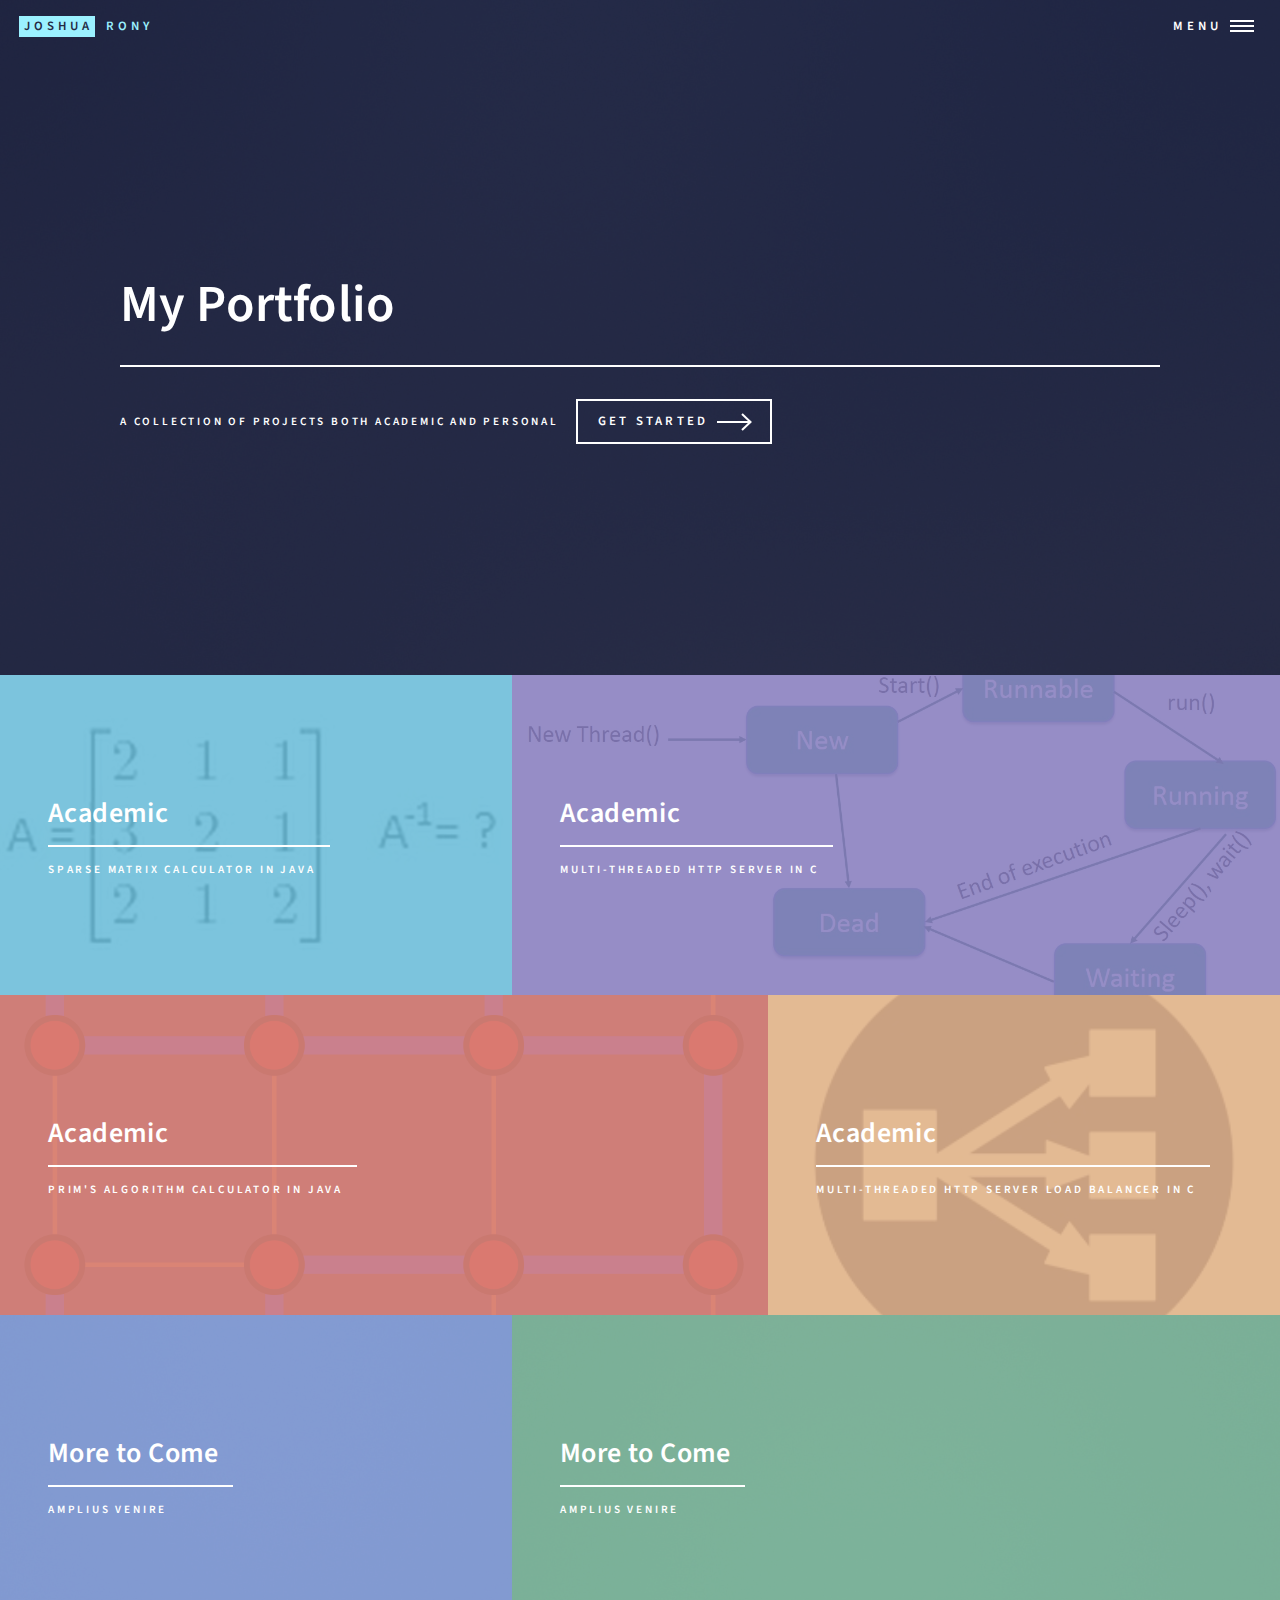
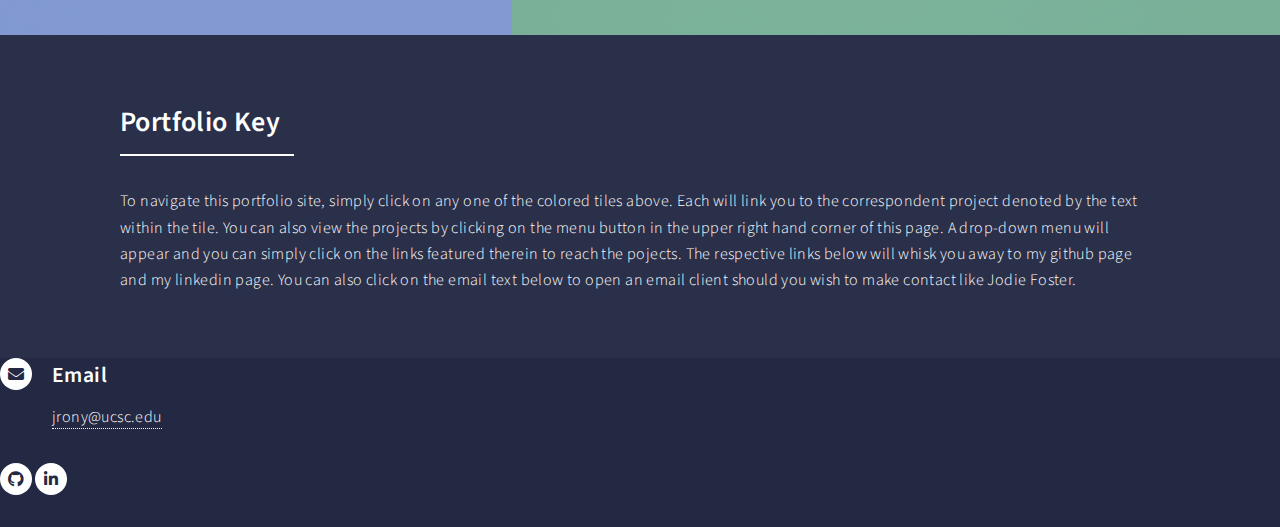
==== index.html @ 410647d1 "Add files via upload" ====
<!DOCTYPE HTML>
<!--
	Forty by HTML5 UP
	html5up.net | @ajlkn
	Free for personal and commercial use under the CCA 3.0 license (html5up.net/license)
-->
<html>
	<head>
		<title>Joshua Rony Portfolio</title>
		<meta charset="utf-8" />
		<meta name="viewport" content="width=device-width, initial-scale=1, user-scalable=no" />
		<link rel="stylesheet" href="assets/css/main.css" />
		<noscript><link rel="stylesheet" href="assets/css/noscript.css" /></noscript>
	</head>
	<body class="is-preload">

		<!-- Wrapper -->
			<div id="wrapper">

				<!-- Header -->
					<header id="header" class="alt">
						<a href="index.html" class="logo"><strong>Joshua</strong> <span>Rony</span></a>
						<nav>
							<a href="#menu">Menu</a>
						</nav>
					</header>

				<!-- Menu -->
					<nav id="menu">
						<ul class="links">
							<li style="font-size:12px";><a href="index.html">Home</a></li>
							<li style="font-size:12px";><a href="MTS.html">Multi-Threaded HTTP Server in C</a></li>
							<li style="font-size:12px";><a href="SMC.html">Sparse Matrix Calculator in Java</a></li>
							<li style="font-size:12px";><a href="PA.html">Prim's Algorithm Calculator in Java</a></li>
							<li style="font-size:12px";><a href="LB.html">Multi-Threaded HTTP Server Load Balancer in C</a></li>
							
						</ul>
						<ul class="actions stacked">
							<li><a href="#" class="button primary fit">Get Started</a></li>
						</ul>
					</nav>

				<!-- Banner -->
					<section id="banner" class="major">
						<div class="inner">
							<header class="major">
								<h1>My Portfolio</h1>
							</header>
							<div class="content">
								<p>A collection of projects both academic and personal<br />
								</p>
								<ul class="actions">
									<li><a href="#one" class="button next scrolly">Get Started</a></li>
								</ul>
							</div>
						</div>
					</section>

				<!-- Main -->
					<div id="main">

						<!-- One -->
							<section id="one" class="tiles">
								<article>
									<span class="image">
										<!-- <img src="images/pic01.jpg" alt="" /> -->
										<img src="images/matrixPic.jpg" alt="" />
									</span>
									<header class="major">
										<h3><a href="SMC.html" class="link">Academic</a></h3>
										<p>Sparse Matrix Calculator in Java</p>
									</header>
								</article>
								<article>
									<span class="image">
										<!-- <img src="images/pic02.jpg" alt="" /> -->
										<img src="images/MTS.jpg" alt="" />
									</span>
									<header class="major">
										<h3><a href="MTS.html" class="link">Academic</a></h3>
										<p>Multi-Threaded HTTP Server in C</p>
									</header>
								</article>
								<article>
									<span class="image">
										<!-- <img src="images/pic03.jpg" alt="" /> -->
										<img src="images/PA.png" alt="" />
									</span>
									<header class="major">
										<h3><a href="PA.html" class="link">Academic</a></h3>
										<p>Prim's Algorithm Calculator in Java</p>
									</header>
								</article>
								<article>
									<span class="image">
										<img src="images/load-balancer.jpg" alt="" />
									</span>
									<header class="major">
										<h3><a href="LB.html" class="link">Academic</a></h3>
										<p>Multi-Threaded HTTP Server Load Balancer in C</p>
									</header>
								</article>
								<article>
									<span class="image">
										<img src="images/pic05.jpg" alt="" />
									</span>
									<header class="major">
										<h3><a href="landing.html" class="link">More to Come</a></h3>
										<p>amplius venire</p>
									</header>
								</article>
								<article>
									<span class="image">
										<img src="images/pic06.jpg" alt="" />
									</span>
									<header class="major">
										<h3><a href="landing.html" class="link">More to Come</a></h3>
										<p>amplius venire</p>
									</header>
								</article>
							</section>

						<!-- Two -->
							<section id="two">
								<div class="inner">
									<header class="major">
										<h2>Portfolio Key</h2>
									</header>
									<p>To navigate this portfolio site, simply click on any one of the colored tiles above.  Each
										will link you to the correspondent project denoted by the text within the tile.  You can
										also view the projects by clicking on the menu button in the upper right hand corner of this page.
										A drop-down menu will appear and you can simply click on the links featured therein to reach the pojects.
										The respective links below will whisk you away to my github page and my linkedin page.  You can also
										click on the email text below to open an email client should you wish to make contact like Jodie Foster.
									</p>
									<!-- <ul class="actions">
										<li><a href="index.html" class="button next">Get Started</a></li>
									</ul> -->
								</div>
							</section>

					</div>

				<!-- Contact -->
					
							<section class="split">
								<section>
									<div class="contact-method">
										<span class="icon solid alt fa-envelope"></span>
										<h3>Email</h3>
										<a href="mailto:jrony@ucsc.edu">jrony@ucsc.edu</a>
									</div>
								</section>
								
							</section>
						</div>
					</section>

				<!-- Footer -->
					<footer id="footer">
						<div class="inner">
							<ul class="icons">
								<l><a href="https://github.com/jrony149" class="icon brands alt fa-github"><span class="label">GitHub</span></a><l/>
								<li><a href="https://linkedin.com/in/joshua-rony" class="icon brands alt fa-linkedin-in"><span class="label">LinkedIn</span></a></li>
							</ul>
							
						</div>
					</footer>

			</div>

		<!-- Scripts -->
			<script src="assets/js/jquery.min.js"></script>
			<script src="assets/js/jquery.scrolly.min.js"></script>
			<script src="assets/js/jquery.scrollex.min.js"></script>
			<script src="assets/js/browser.min.js"></script>
			<script src="assets/js/breakpoints.min.js"></script>
			<script src="assets/js/util.js"></script>
			<script src="assets/js/main.js"></script>

	</body>
</html>
---- assets/css/main.css ----
@import url(fontawesome-all.min.css);
@import url("https://fonts.googleapis.com/css?family=Source+Sans+Pro:300,300italic,600,600italic");

/*
	Forty by HTML5 UP
	html5up.net | @ajlkn
	Free for personal and commercial use under the CCA 3.0 license (html5up.net/license)
*/

html, body, div, span, applet, object,
iframe, h1, h2, h3, h4, h5, h6, p, blockquote,
pre, a, abbr, acronym, address, big, cite,
code, del, dfn, em, img, ins, kbd, q, s, samp,
small, strike, strong, sub, sup, tt, var, b,
u, i, center, dl, dt, dd, ol, ul, li, fieldset,
form, label, legend, table, caption, tbody,
tfoot, thead, tr, th, td, article, aside,
canvas, details, embed, figure, figcaption,
footer, header, hgroup, menu, nav, output, ruby,
section, summary, time, mark, audio, video {
	margin: 0;
	padding: 0;
	border: 0;
	font-size: 100%;
	font: inherit;
	vertical-align: baseline;}

article, aside, details, figcaption, figure,
footer, header, hgroup, menu, nav, section {
	display: block;}

body {
	line-height: 1;
}

ol, ul {
	list-style: none;
}

blockquote, q {
	quotes: none;
}

	blockquote:before, blockquote:after, q:before, q:after {
		content: '';
		content: none;
	}

table {
	border-collapse: collapse;
	border-spacing: 0;
}

body {
	-webkit-text-size-adjust: none;
}

mark {
	background-color: transparent;
	color: inherit;
}

input::-moz-focus-inner {
	border: 0;
	padding: 0;
}

input, select, textarea {
	-moz-appearance: none;
	-webkit-appearance: none;
	-ms-appearance: none;
	appearance: none;
}

/* Basic */

	@-ms-viewport {
		width: device-width;
	}

	body {
		-ms-overflow-style: scrollbar;
	}

	@media screen and (max-width: 480px) {

		html, body {
			min-width: 320px;
		}

	}

	html {
		box-sizing: border-box;
	}

	*, *:before, *:after {
		box-sizing: inherit;
	}

	body {
		background: #242943;
	}

		body.is-preload *, body.is-preload *:before, body.is-preload *:after {
			-moz-animation: none !important;
			-webkit-animation: none !important;
			-ms-animation: none !important;
			animation: none !important;
			-moz-transition: none !important;
			-webkit-transition: none !important;
			-ms-transition: none !important;
			transition: none !important;
		}

/* Type */

	body, input, select, textarea {
		color: #ffffff;
		font-family: "Source Sans Pro", Helvetica, sans-serif;
		font-size: 17pt;
		font-weight: 300;
		letter-spacing: 0.025em;
		line-height: 1.65;
	}

		@media screen and (max-width: 1680px) {

			body, input, select, textarea {
				font-size: 14pt;
			}

		}

		@media screen and (max-width: 1280px) {

			body, input, select, textarea {
				font-size: 12pt;
			}

		}

		@media screen and (max-width: 360px) {

			body, input, select, textarea {
				font-size: 11pt;
			}

		}

	a {
		-moz-transition: color 0.2s ease-in-out, border-bottom-color 0.2s ease-in-out;
		-webkit-transition: color 0.2s ease-in-out, border-bottom-color 0.2s ease-in-out;
		-ms-transition: color 0.2s ease-in-out, border-bottom-color 0.2s ease-in-out;
		transition: color 0.2s ease-in-out, border-bottom-color 0.2s ease-in-out;
		border-bottom: dotted 1px;
		color: inherit;
		text-decoration: none;
	}

		a:hover {
			border-bottom-color: transparent;
			color: #9bf1ff !important;
		}

		a:active {
			color: #53e3fb !important;
		}

	strong, b {
		color: #ffffff;
		font-weight: 600;
	}

	em, i {
		font-style: italic;
	}

	p {
		margin: 0 0 2em 0;
	}

	h1, h2, h3, h4, h5, h6 {
		color: #ffffff;
		font-weight: 600;
		line-height: 1.65;
		margin: 0 0 1em 0;
	}

		h1 a, h2 a, h3 a, h4 a, h5 a, h6 a {
			color: inherit;
			border-bottom: 0;
		}

	h1 {
		font-size: 2.5em;
	}

	h2 {
		font-size: 1.75em;
	}

	h3 {
		font-size: 1.35em;
	}

	h4 {
		font-size: 1.1em;
	}

	h5 {
		font-size: 0.9em;
	}

	h6 {
		font-size: 0.7em;
	}

	@media screen and (max-width: 736px) {

		h1 {
			font-size: 2em;
		}

		h2 {
			font-size: 1.5em;
		}

		h3 {
			font-size: 1.25em;
		}

	}

	sub {
		font-size: 0.8em;
		position: relative;
		top: 0.5em;
	}

	sup {
		font-size: 0.8em;
		position: relative;
		top: -0.5em;
	}

	blockquote {
		border-left: solid 4px rgba(212, 212, 255, 0.1);
		font-style: italic;
		margin: 0 0 2em 0;
		padding: 0.5em 0 0.5em 2em;
	}

	code {
		background: rgba(212, 212, 255, 0.035);
		font-family: "Courier New", monospace;
		font-size: 0.9em;
		margin: 0 0.25em;
		padding: 0.25em 0.65em;
	}

	pre {
		-webkit-overflow-scrolling: touch;
		font-family: "Courier New", monospace;
		font-size: 0.9em;
		margin: 0 0 2em 0;
	}

		pre code {
			display: block;
			line-height: 1.75;
			padding: 1em 1.5em;
			overflow-x: auto;
		}

	hr {
		border: 0;
		border-bottom: solid 1px rgba(212, 212, 255, 0.1);
		margin: 2em 0;
	}

		hr.major {
			margin: 3em 0;
		}

	.align-left {
		text-align: left;
	}

	.align-center {
		text-align: center;
	}

	.align-right {
		text-align: right;
	}

/* Row */

	.row {
		display: flex;
		flex-wrap: wrap;
		box-sizing: border-box;
		align-items: stretch;
	}

		.row > * {
			box-sizing: border-box;
		}

		.row.gtr-uniform > * > :last-child {
			margin-bottom: 0;
		}

		.row.aln-left {
			justify-content: flex-start;
		}

		.row.aln-center {
			justify-content: center;
		}

		.row.aln-right {
			justify-content: flex-end;
		}

		.row.aln-top {
			align-items: flex-start;
		}

		.row.aln-middle {
			align-items: center;
		}

		.row.aln-bottom {
			align-items: flex-end;
		}

		.row > .imp {
			order: -1;
		}

		.row > .col-1 {
			width: 8.33333%;
		}

		.row > .off-1 {
			margin-left: 8.33333%;
		}

		.row > .col-2 {
			width: 16.66667%;
		}

		.row > .off-2 {
			margin-left: 16.66667%;
		}

		.row > .col-3 {
			width: 25%;
		}

		.row > .off-3 {
			margin-left: 25%;
		}

		.row > .col-4 {
			width: 33.33333%;
		}

		.row > .off-4 {
			margin-left: 33.33333%;
		}

		.row > .col-5 {
			width: 41.66667%;
		}

		.row > .off-5 {
			margin-left: 41.66667%;
		}

		.row > .col-6 {
			width: 50%;
		}

		.row > .off-6 {
			margin-left: 50%;
		}

		.row > .col-7 {
			width: 58.33333%;
		}

		.row > .off-7 {
			margin-left: 58.33333%;
		}

		.row > .col-8 {
			width: 66.66667%;
		}

		.row > .off-8 {
			margin-left: 66.66667%;
		}

		.row > .col-9 {
			width: 75%;
		}

		.row > .off-9 {
			margin-left: 75%;
		}

		.row > .col-10 {
			width: 83.33333%;
		}

		.row > .off-10 {
			margin-left: 83.33333%;
		}

		.row > .col-11 {
			width: 91.66667%;
		}

		.row > .off-11 {
			margin-left: 91.66667%;
		}

		.row > .col-12 {
			width: 100%;
		}

		.row > .off-12 {
			margin-left: 100%;
		}

		.row.gtr-0 {
			margin-top: 0;
			margin-left: 0em;
		}

			.row.gtr-0 > * {
				padding: 0 0 0 0em;
			}

			.row.gtr-0.gtr-uniform {
				margin-top: 0em;
			}

				.row.gtr-0.gtr-uniform > * {
					padding-top: 0em;
				}

		.row.gtr-25 {
			margin-top: 0;
			margin-left: -0.5em;
		}

			.row.gtr-25 > * {
				padding: 0 0 0 0.5em;
			}

			.row.gtr-25.gtr-uniform {
				margin-top: -0.5em;
			}

				.row.gtr-25.gtr-uniform > * {
					padding-top: 0.5em;
				}

		.row.gtr-50 {
			margin-top: 0;
			margin-left: -1em;
		}

			.row.gtr-50 > * {
				padding: 0 0 0 1em;
			}

			.row.gtr-50.gtr-uniform {
				margin-top: -1em;
			}

				.row.gtr-50.gtr-uniform > * {
					padding-top: 1em;
				}

		.row {
			margin-top: 0;
			margin-left: -2em;
		}

			.row > * {
				padding: 0 0 0 2em;
			}

			.row.gtr-uniform {
				margin-top: -2em;
			}

				.row.gtr-uniform > * {
					padding-top: 2em;
				}

		.row.gtr-150 {
			margin-top: 0;
			margin-left: -3em;
		}

			.row.gtr-150 > * {
				padding: 0 0 0 3em;
			}

			.row.gtr-150.gtr-uniform {
				margin-top: -3em;
			}

				.row.gtr-150.gtr-uniform > * {
					padding-top: 3em;
				}

		.row.gtr-200 {
			margin-top: 0;
			margin-left: -4em;
		}

			.row.gtr-200 > * {
				padding: 0 0 0 4em;
			}

			.row.gtr-200.gtr-uniform {
				margin-top: -4em;
			}

				.row.gtr-200.gtr-uniform > * {
					padding-top: 4em;
				}

		@media screen and (max-width: 1680px) {

			.row {
				display: flex;
				flex-wrap: wrap;
				box-sizing: border-box;
				align-items: stretch;
			}

				.row > * {
					box-sizing: border-box;
				}

				.row.gtr-uniform > * > :last-child {
					margin-bottom: 0;
				}

				.row.aln-left {
					justify-content: flex-start;
				}

				.row.aln-center {
					justify-content: center;
				}

				.row.aln-right {
					justify-content: flex-end;
				}

				.row.aln-top {
					align-items: flex-start;
				}

				.row.aln-middle {
					align-items: center;
				}

				.row.aln-bottom {
					align-items: flex-end;
				}

				.row > .imp-xlarge {
					order: -1;
				}

				.row > .col-1-xlarge {
					width: 8.33333%;
				}

				.row > .off-1-xlarge {
					margin-left: 8.33333%;
				}

				.row > .col-2-xlarge {
					width: 16.66667%;
				}

				.row > .off-2-xlarge {
					margin-left: 16.66667%;
				}

				.row > .col-3-xlarge {
					width: 25%;
				}

				.row > .off-3-xlarge {
					margin-left: 25%;
				}

				.row > .col-4-xlarge {
					width: 33.33333%;
				}

				.row > .off-4-xlarge {
					margin-left: 33.33333%;
				}

				.row > .col-5-xlarge {
					width: 41.66667%;
				}

				.row > .off-5-xlarge {
					margin-left: 41.66667%;
				}

				.row > .col-6-xlarge {
					width: 50%;
				}

				.row > .off-6-xlarge {
					margin-left: 50%;
				}

				.row > .col-7-xlarge {
					width: 58.33333%;
				}

				.row > .off-7-xlarge {
					margin-left: 58.33333%;
				}

				.row > .col-8-xlarge {
					width: 66.66667%;
				}

				.row > .off-8-xlarge {
					margin-left: 66.66667%;
				}

				.row > .col-9-xlarge {
					width: 75%;
				}

				.row > .off-9-xlarge {
					margin-left: 75%;
				}

				.row > .col-10-xlarge {
					width: 83.33333%;
				}

				.row > .off-10-xlarge {
					margin-left: 83.33333%;
				}

				.row > .col-11-xlarge {
					width: 91.66667%;
				}

				.row > .off-11-xlarge {
					margin-left: 91.66667%;
				}

				.row > .col-12-xlarge {
					width: 100%;
				}

				.row > .off-12-xlarge {
					margin-left: 100%;
				}

				.row.gtr-0 {
					margin-top: 0;
					margin-left: 0em;
				}

					.row.gtr-0 > * {
						padding: 0 0 0 0em;
					}

					.row.gtr-0.gtr-uniform {
						margin-top: 0em;
					}

						.row.gtr-0.gtr-uniform > * {
							padding-top: 0em;
						}

				.row.gtr-25 {
					margin-top: 0;
					margin-left: -0.5em;
				}

					.row.gtr-25 > * {
						padding: 0 0 0 0.5em;
					}

					.row.gtr-25.gtr-uniform {
						margin-top: -0.5em;
					}

						.row.gtr-25.gtr-uniform > * {
							padding-top: 0.5em;
						}

				.row.gtr-50 {
					margin-top: 0;
					margin-left: -1em;
				}

					.row.gtr-50 > * {
						padding: 0 0 0 1em;
					}

					.row.gtr-50.gtr-uniform {
						margin-top: -1em;
					}

						.row.gtr-50.gtr-uniform > * {
							padding-top: 1em;
						}

				.row {
					margin-top: 0;
					margin-left: -2em;
				}

					.row > * {
						padding: 0 0 0 2em;
					}

					.row.gtr-uniform {
						margin-top: -2em;
					}

						.row.gtr-uniform > * {
							padding-top: 2em;
						}

				.row.gtr-150 {
					margin-top: 0;
					margin-left: -3em;
				}

					.row.gtr-150 > * {
						padding: 0 0 0 3em;
					}

					.row.gtr-150.gtr-uniform {
						margin-top: -3em;
					}

						.row.gtr-150.gtr-uniform > * {
							padding-top: 3em;
						}

				.row.gtr-200 {
					margin-top: 0;
					margin-left: -4em;
				}

					.row.gtr-200 > * {
						padding: 0 0 0 4em;
					}

					.row.gtr-200.gtr-uniform {
						margin-top: -4em;
					}

						.row.gtr-200.gtr-uniform > * {
							padding-top: 4em;
						}

		}

		@media screen and (max-width: 1280px) {

			.row {
				display: flex;
				flex-wrap: wrap;
				box-sizing: border-box;
				align-items: stretch;
			}

				.row > * {
					box-sizing: border-box;
				}

				.row.gtr-uniform > * > :last-child {
					margin-bottom: 0;
				}

				.row.aln-left {
					justify-content: flex-start;
				}

				.row.aln-center {
					justify-content: center;
				}

				.row.aln-right {
					justify-content: flex-end;
				}

				.row.aln-top {
					align-items: flex-start;
				}

				.row.aln-middle {
					align-items: center;
				}

				.row.aln-bottom {
					align-items: flex-end;
				}

				.row > .imp-large {
					order: -1;
				}

				.row > .col-1-large {
					width: 8.33333%;
				}

				.row > .off-1-large {
					margin-left: 8.33333%;
				}

				.row > .col-2-large {
					width: 16.66667%;
				}

				.row > .off-2-large {
					margin-left: 16.66667%;
				}

				.row > .col-3-large {
					width: 25%;
				}

				.row > .off-3-large {
					margin-left: 25%;
				}

				.row > .col-4-large {
					width: 33.33333%;
				}

				.row > .off-4-large {
					margin-left: 33.33333%;
				}

				.row > .col-5-large {
					width: 41.66667%;
				}

				.row > .off-5-large {
					margin-left: 41.66667%;
				}

				.row > .col-6-large {
					width: 50%;
				}

				.row > .off-6-large {
					margin-left: 50%;
				}

				.row > .col-7-large {
					width: 58.33333%;
				}

				.row > .off-7-large {
					margin-left: 58.33333%;
				}

				.row > .col-8-large {
					width: 66.66667%;
				}

				.row > .off-8-large {
					margin-left: 66.66667%;
				}

				.row > .col-9-large {
					width: 75%;
				}

				.row > .off-9-large {
					margin-left: 75%;
				}

				.row > .col-10-large {
					width: 83.33333%;
				}

				.row > .off-10-large {
					margin-left: 83.33333%;
				}

				.row > .col-11-large {
					width: 91.66667%;
				}

				.row > .off-11-large {
					margin-left: 91.66667%;
				}

				.row > .col-12-large {
					width: 100%;
				}

				.row > .off-12-large {
					margin-left: 100%;
				}

				.row.gtr-0 {
					margin-top: 0;
					margin-left: 0em;
				}

					.row.gtr-0 > * {
						padding: 0 0 0 0em;
					}

					.row.gtr-0.gtr-uniform {
						margin-top: 0em;
					}

						.row.gtr-0.gtr-uniform > * {
							padding-top: 0em;
						}

				.row.gtr-25 {
					margin-top: 0;
					margin-left: -0.375em;
				}

					.row.gtr-25 > * {
						padding: 0 0 0 0.375em;
					}

					.row.gtr-25.gtr-uniform {
						margin-top: -0.375em;
					}

						.row.gtr-25.gtr-uniform > * {
							padding-top: 0.375em;
						}

				.row.gtr-50 {
					margin-top: 0;
					margin-left: -0.75em;
				}

					.row.gtr-50 > * {
						padding: 0 0 0 0.75em;
					}

					.row.gtr-50.gtr-uniform {
						margin-top: -0.75em;
					}

						.row.gtr-50.gtr-uniform > * {
							padding-top: 0.75em;
						}

				.row {
					margin-top: 0;
					margin-left: -1.5em;
				}

					.row > * {
						padding: 0 0 0 1.5em;
					}

					.row.gtr-uniform {
						margin-top: -1.5em;
					}

						.row.gtr-uniform > * {
							padding-top: 1.5em;
						}

				.row.gtr-150 {
					margin-top: 0;
					margin-left: -2.25em;
				}

					.row.gtr-150 > * {
						padding: 0 0 0 2.25em;
					}

					.row.gtr-150.gtr-uniform {
						margin-top: -2.25em;
					}

						.row.gtr-150.gtr-uniform > * {
							padding-top: 2.25em;
						}

				.row.gtr-200 {
					margin-top: 0;
					margin-left: -3em;
				}

					.row.gtr-200 > * {
						padding: 0 0 0 3em;
					}

					.row.gtr-200.gtr-uniform {
						margin-top: -3em;
					}

						.row.gtr-200.gtr-uniform > * {
							padding-top: 3em;
						}

		}

		@media screen and (max-width: 980px) {

			.row {
				display: flex;
				flex-wrap: wrap;
				box-sizing: border-box;
				align-items: stretch;
			}

				.row > * {
					box-sizing: border-box;
				}

				.row.gtr-uniform > * > :last-child {
					margin-bottom: 0;
				}

				.row.aln-left {
					justify-content: flex-start;
				}

				.row.aln-center {
					justify-content: center;
				}

				.row.aln-right {
					justify-content: flex-end;
				}

				.row.aln-top {
					align-items: flex-start;
				}

				.row.aln-middle {
					align-items: center;
				}

				.row.aln-bottom {
					align-items: flex-end;
				}

				.row > .imp-medium {
					order: -1;
				}

				.row > .col-1-medium {
					width: 8.33333%;
				}

				.row > .off-1-medium {
					margin-left: 8.33333%;
				}

				.row > .col-2-medium {
					width: 16.66667%;
				}

				.row > .off-2-medium {
					margin-left: 16.66667%;
				}

				.row > .col-3-medium {
					width: 25%;
				}

				.row > .off-3-medium {
					margin-left: 25%;
				}

				.row > .col-4-medium {
					width: 33.33333%;
				}

				.row > .off-4-medium {
					margin-left: 33.33333%;
				}

				.row > .col-5-medium {
					width: 41.66667%;
				}

				.row > .off-5-medium {
					margin-left: 41.66667%;
				}

				.row > .col-6-medium {
					width: 50%;
				}

				.row > .off-6-medium {
					margin-left: 50%;
				}

				.row > .col-7-medium {
					width: 58.33333%;
				}

				.row > .off-7-medium {
					margin-left: 58.33333%;
				}

				.row > .col-8-medium {
					width: 66.66667%;
				}

				.row > .off-8-medium {
					margin-left: 66.66667%;
				}

				.row > .col-9-medium {
					width: 75%;
				}

				.row > .off-9-medium {
					margin-left: 75%;
				}

				.row > .col-10-medium {
					width: 83.33333%;
				}

				.row > .off-10-medium {
					margin-left: 83.33333%;
				}

				.row > .col-11-medium {
					width: 91.66667%;
				}

				.row > .off-11-medium {
					margin-left: 91.66667%;
				}

				.row > .col-12-medium {
					width: 100%;
				}

				.row > .off-12-medium {
					margin-left: 100%;
				}

				.row.gtr-0 {
					margin-top: 0;
					margin-left: 0em;
				}

					.row.gtr-0 > * {
						padding: 0 0 0 0em;
					}

					.row.gtr-0.gtr-uniform {
						margin-top: 0em;
					}

						.row.gtr-0.gtr-uniform > * {
							padding-top: 0em;
						}

				.row.gtr-25 {
					margin-top: 0;
					margin-left: -0.375em;
				}

					.row.gtr-25 > * {
						padding: 0 0 0 0.375em;
					}

					.row.gtr-25.gtr-uniform {
						margin-top: -0.375em;
					}

						.row.gtr-25.gtr-uniform > * {
							padding-top: 0.375em;
						}

				.row.gtr-50 {
					margin-top: 0;
					margin-left: -0.75em;
				}

					.row.gtr-50 > * {
						padding: 0 0 0 0.75em;
					}

					.row.gtr-50.gtr-uniform {
						margin-top: -0.75em;
					}

						.row.gtr-50.gtr-uniform > * {
							padding-top: 0.75em;
						}

				.row {
					margin-top: 0;
					margin-left: -1.5em;
				}

					.row > * {
						padding: 0 0 0 1.5em;
					}

					.row.gtr-uniform {
						margin-top: -1.5em;
					}

						.row.gtr-uniform > * {
							padding-top: 1.5em;
						}

				.row.gtr-150 {
					margin-top: 0;
					margin-left: -2.25em;
				}

					.row.gtr-150 > * {
						padding: 0 0 0 2.25em;
					}

					.row.gtr-150.gtr-uniform {
						margin-top: -2.25em;
					}

						.row.gtr-150.gtr-uniform > * {
							padding-top: 2.25em;
						}

				.row.gtr-200 {
					margin-top: 0;
					margin-left: -3em;
				}

					.row.gtr-200 > * {
						padding: 0 0 0 3em;
					}

					.row.gtr-200.gtr-uniform {
						margin-top: -3em;
					}

						.row.gtr-200.gtr-uniform > * {
							padding-top: 3em;
						}

		}

		@media screen and (max-width: 736px) {

			.row {
				display: flex;
				flex-wrap: wrap;
				box-sizing: border-box;
				align-items: stretch;
			}

				.row > * {
					box-sizing: border-box;
				}

				.row.gtr-uniform > * > :last-child {
					margin-bottom: 0;
				}

				.row.aln-left {
					justify-content: flex-start;
				}

				.row.aln-center {
					justify-content: center;
				}

				.row.aln-right {
					justify-content: flex-end;
				}

				.row.aln-top {
					align-items: flex-start;
				}

				.row.aln-middle {
					align-items: center;
				}

				.row.aln-bottom {
					align-items: flex-end;
				}

				.row > .imp-small {
					order: -1;
				}

				.row > .col-1-small {
					width: 8.33333%;
				}

				.row > .off-1-small {
					margin-left: 8.33333%;
				}

				.row > .col-2-small {
					width: 16.66667%;
				}

				.row > .off-2-small {
					margin-left: 16.66667%;
				}

				.row > .col-3-small {
					width: 25%;
				}

				.row > .off-3-small {
					margin-left: 25%;
				}

				.row > .col-4-small {
					width: 33.33333%;
				}

				.row > .off-4-small {
					margin-left: 33.33333%;
				}

				.row > .col-5-small {
					width: 41.66667%;
				}

				.row > .off-5-small {
					margin-left: 41.66667%;
				}

				.row > .col-6-small {
					width: 50%;
				}

				.row > .off-6-small {
					margin-left: 50%;
				}

				.row > .col-7-small {
					width: 58.33333%;
				}

				.row > .off-7-small {
					margin-left: 58.33333%;
				}

				.row > .col-8-small {
					width: 66.66667%;
				}

				.row > .off-8-small {
					margin-left: 66.66667%;
				}

				.row > .col-9-small {
					width: 75%;
				}

				.row > .off-9-small {
					margin-left: 75%;
				}

				.row > .col-10-small {
					width: 83.33333%;
				}

				.row > .off-10-small {
					margin-left: 83.33333%;
				}

				.row > .col-11-small {
					width: 91.66667%;
				}

				.row > .off-11-small {
					margin-left: 91.66667%;
				}

				.row > .col-12-small {
					width: 100%;
				}

				.row > .off-12-small {
					margin-left: 100%;
				}

				.row.gtr-0 {
					margin-top: 0;
					margin-left: 0em;
				}

					.row.gtr-0 > * {
						padding: 0 0 0 0em;
					}

					.row.gtr-0.gtr-uniform {
						margin-top: 0em;
					}

						.row.gtr-0.gtr-uniform > * {
							padding-top: 0em;
						}

				.row.gtr-25 {
					margin-top: 0;
					margin-left: -0.3125em;
				}

					.row.gtr-25 > * {
						padding: 0 0 0 0.3125em;
					}

					.row.gtr-25.gtr-uniform {
						margin-top: -0.3125em;
					}

						.row.gtr-25.gtr-uniform > * {
							padding-top: 0.3125em;
						}

				.row.gtr-50 {
					margin-top: 0;
					margin-left: -0.625em;
				}

					.row.gtr-50 > * {
						padding: 0 0 0 0.625em;
					}

					.row.gtr-50.gtr-uniform {
						margin-top: -0.625em;
					}

						.row.gtr-50.gtr-uniform > * {
							padding-top: 0.625em;
						}

				.row {
					margin-top: 0;
					margin-left: -1.25em;
				}

					.row > * {
						padding: 0 0 0 1.25em;
					}

					.row.gtr-uniform {
						margin-top: -1.25em;
					}

						.row.gtr-uniform > * {
							padding-top: 1.25em;
						}

				.row.gtr-150 {
					margin-top: 0;
					margin-left: -1.875em;
				}

					.row.gtr-150 > * {
						padding: 0 0 0 1.875em;
					}

					.row.gtr-150.gtr-uniform {
						margin-top: -1.875em;
					}

						.row.gtr-150.gtr-uniform > * {
							padding-top: 1.875em;
						}

				.row.gtr-200 {
					margin-top: 0;
					margin-left: -2.5em;
				}

					.row.gtr-200 > * {
						padding: 0 0 0 2.5em;
					}

					.row.gtr-200.gtr-uniform {
						margin-top: -2.5em;
					}

						.row.gtr-200.gtr-uniform > * {
							padding-top: 2.5em;
						}

		}

		@media screen and (max-width: 480px) {

			.row {
				display: flex;
				flex-wrap: wrap;
				box-sizing: border-box;
				align-items: stretch;
			}

				.row > * {
					box-sizing: border-box;
				}

				.row.gtr-uniform > * > :last-child {
					margin-bottom: 0;
				}

				.row.aln-left {
					justify-content: flex-start;
				}

				.row.aln-center {
					justify-content: center;
				}

				.row.aln-right {
					justify-content: flex-end;
				}

				.row.aln-top {
					align-items: flex-start;
				}

				.row.aln-middle {
					align-items: center;
				}

				.row.aln-bottom {
					align-items: flex-end;
				}

				.row > .imp-xsmall {
					order: -1;
				}

				.row > .col-1-xsmall {
					width: 8.33333%;
				}

				.row > .off-1-xsmall {
					margin-left: 8.33333%;
				}

				.row > .col-2-xsmall {
					width: 16.66667%;
				}

				.row > .off-2-xsmall {
					margin-left: 16.66667%;
				}

				.row > .col-3-xsmall {
					width: 25%;
				}

				.row > .off-3-xsmall {
					margin-left: 25%;
				}

				.row > .col-4-xsmall {
					width: 33.33333%;
				}

				.row > .off-4-xsmall {
					margin-left: 33.33333%;
				}

				.row > .col-5-xsmall {
					width: 41.66667%;
				}

				.row > .off-5-xsmall {
					margin-left: 41.66667%;
				}

				.row > .col-6-xsmall {
					width: 50%;
				}

				.row > .off-6-xsmall {
					margin-left: 50%;
				}

				.row > .col-7-xsmall {
					width: 58.33333%;
				}

				.row > .off-7-xsmall {
					margin-left: 58.33333%;
				}

				.row > .col-8-xsmall {
					width: 66.66667%;
				}

				.row > .off-8-xsmall {
					margin-left: 66.66667%;
				}

				.row > .col-9-xsmall {
					width: 75%;
				}

				.row > .off-9-xsmall {
					margin-left: 75%;
				}

				.row > .col-10-xsmall {
					width: 83.33333%;
				}

				.row > .off-10-xsmall {
					margin-left: 83.33333%;
				}

				.row > .col-11-xsmall {
					width: 91.66667%;
				}

				.row > .off-11-xsmall {
					margin-left: 91.66667%;
				}

				.row > .col-12-xsmall {
					width: 100%;
				}

				.row > .off-12-xsmall {
					margin-left: 100%;
				}

				.row.gtr-0 {
					margin-top: 0;
					margin-left: 0em;
				}

					.row.gtr-0 > * {
						padding: 0 0 0 0em;
					}

					.row.gtr-0.gtr-uniform {
						margin-top: 0em;
					}

						.row.gtr-0.gtr-uniform > * {
							padding-top: 0em;
						}

				.row.gtr-25 {
					margin-top: 0;
					margin-left: -0.3125em;
				}

					.row.gtr-25 > * {
						padding: 0 0 0 0.3125em;
					}

					.row.gtr-25.gtr-uniform {
						margin-top: -0.3125em;
					}

						.row.gtr-25.gtr-uniform > * {
							padding-top: 0.3125em;
						}

				.row.gtr-50 {
					margin-top: 0;
					margin-left: -0.625em;
				}

					.row.gtr-50 > * {
						padding: 0 0 0 0.625em;
					}

					.row.gtr-50.gtr-uniform {
						margin-top: -0.625em;
					}

						.row.gtr-50.gtr-uniform > * {
							padding-top: 0.625em;
						}

				.row {
					margin-top: 0;
					margin-left: -1.25em;
				}

					.row > * {
						padding: 0 0 0 1.25em;
					}

					.row.gtr-uniform {
						margin-top: -1.25em;
					}

						.row.gtr-uniform > * {
							padding-top: 1.25em;
						}

				.row.gtr-150 {
					margin-top: 0;
					margin-left: -1.875em;
				}

					.row.gtr-150 > * {
						padding: 0 0 0 1.875em;
					}

					.row.gtr-150.gtr-uniform {
						margin-top: -1.875em;
					}

						.row.gtr-150.gtr-uniform > * {
							padding-top: 1.875em;
						}

				.row.gtr-200 {
					margin-top: 0;
					margin-left: -2.5em;
				}

					.row.gtr-200 > * {
						padding: 0 0 0 2.5em;
					}

					.row.gtr-200.gtr-uniform {
						margin-top: -2.5em;
					}

						.row.gtr-200.gtr-uniform > * {
							padding-top: 2.5em;
						}

		}

/* Section/Article */

	section.special, article.special {
		text-align: center;
	}

	header.major {
		width: -moz-max-content;
		width: -webkit-max-content;
		width: -ms-max-content;
		width: max-content;
		margin-bottom: 2em;
	}

		header.major > :first-child {
			margin-bottom: 0;
			width: calc(100% + 0.5em);
		}

			header.major > :first-child:after {
				content: '';
				background-color: #ffffff;
				display: block;
				height: 2px;
				margin: 0.325em 0 0.5em 0;
				width: 100%;
			}

		header.major > p {
			font-size: 0.7em;
			font-weight: 600;
			letter-spacing: 0.25em;
			margin-bottom: 0;
			text-transform: uppercase;
		}

		body.is-ie header.major > :first-child:after {
			max-width: 9em;
		}

		body.is-ie header.major > h1:after {
			max-width: 100% !important;
		}

	@media screen and (max-width: 736px) {

		header.major > p br {
			display: none;
		}

	}

/* Form */

	form {
		margin: 0 0 2em 0;
	}

		form > :last-child {
			margin-bottom: 0;
		}

		form > .fields {
			display: -moz-flex;
			display: -webkit-flex;
			display: -ms-flex;
			display: flex;
			-moz-flex-wrap: wrap;
			-webkit-flex-wrap: wrap;
			-ms-flex-wrap: wrap;
			flex-wrap: wrap;
			width: calc(100% + 3em);
			margin: -1.5em 0 2em -1.5em;
		}

			form > .fields > .field {
				-moz-flex-grow: 0;
				-webkit-flex-grow: 0;
				-ms-flex-grow: 0;
				flex-grow: 0;
				-moz-flex-shrink: 0;
				-webkit-flex-shrink: 0;
				-ms-flex-shrink: 0;
				flex-shrink: 0;
				padding: 1.5em 0 0 1.5em;
				width: calc(100% - 1.5em);
			}

				form > .fields > .field.half {
					width: calc(50% - 0.75em);
				}

				form > .fields > .field.third {
					width: calc(100%/3 - 0.5em);
				}

				form > .fields > .field.quarter {
					width: calc(25% - 0.375em);
				}

		@media screen and (max-width: 480px) {

			form > .fields {
				width: calc(100% + 3em);
				margin: -1.5em 0 2em -1.5em;
			}

				form > .fields > .field {
					padding: 1.5em 0 0 1.5em;
					width: calc(100% - 1.5em);
				}

					form > .fields > .field.half {
						width: calc(100% - 1.5em);
					}

					form > .fields > .field.third {
						width: calc(100% - 1.5em);
					}

					form > .fields > .field.quarter {
						width: calc(100% - 1.5em);
					}

		}

	label {
		color: #ffffff;
		display: block;
		font-size: 0.8em;
		font-weight: 600;
		letter-spacing: 0.25em;
		margin: 0 0 1em 0;
		text-transform: uppercase;
	}

	input[type="text"],
	input[type="password"],
	input[type="email"],
	input[type="tel"],
	input[type="search"],
	input[type="url"],
	select,
	textarea {
		-moz-appearance: none;
		-webkit-appearance: none;
		-ms-appearance: none;
		appearance: none;
		background: rgba(212, 212, 255, 0.035);
		border: none;
		border-radius: 0;
		color: inherit;
		display: block;
		outline: 0;
		padding: 0 1em;
		text-decoration: none;
		width: 100%;
	}

		input[type="text"]:invalid,
		input[type="password"]:invalid,
		input[type="email"]:invalid,
		input[type="tel"]:invalid,
		input[type="search"]:invalid,
		input[type="url"]:invalid,
		select:invalid,
		textarea:invalid {
			box-shadow: none;
		}

		input[type="text"]:focus,
		input[type="password"]:focus,
		input[type="email"]:focus,
		input[type="tel"]:focus,
		input[type="search"]:focus,
		input[type="url"]:focus,
		select:focus,
		textarea:focus {
			border-color: #9bf1ff;
			box-shadow: 0 0 0 2px #9bf1ff;
		}

	select {
		background-image: url("data:image/svg+xml;charset=utf8,%3Csvg xmlns='http://www.w3.org/2000/svg' width='40' height='40' preserveAspectRatio='none' viewBox='0 0 40 40'%3E%3Cpath d='M9.4,12.3l10.4,10.4l10.4-10.4c0.2-0.2,0.5-0.4,0.9-0.4c0.3,0,0.6,0.1,0.9,0.4l3.3,3.3c0.2,0.2,0.4,0.5,0.4,0.9 c0,0.4-0.1,0.6-0.4,0.9L20.7,31.9c-0.2,0.2-0.5,0.4-0.9,0.4c-0.3,0-0.6-0.1-0.9-0.4L4.3,17.3c-0.2-0.2-0.4-0.5-0.4-0.9 c0-0.4,0.1-0.6,0.4-0.9l3.3-3.3c0.2-0.2,0.5-0.4,0.9-0.4S9.1,12.1,9.4,12.3z' fill='rgba(212, 212, 255, 0.1)' /%3E%3C/svg%3E");
		background-size: 1.25rem;
		background-repeat: no-repeat;
		background-position: calc(100% - 1rem) center;
		height: 2.75em;
		padding-right: 2.75em;
		text-overflow: ellipsis;
	}

		select option {
			color: #ffffff;
			background: #242943;
		}

		select:focus::-ms-value {
			background-color: transparent;
		}

		select::-ms-expand {
			display: none;
		}

	input[type="text"],
	input[type="password"],
	input[type="email"],
	input[type="tel"],
	input[type="search"],
	input[type="url"],
	select {
		height: 2.75em;
	}

	textarea {
		padding: 0.75em 1em;
	}

	input[type="checkbox"],
	input[type="radio"] {
		-moz-appearance: none;
		-webkit-appearance: none;
		-ms-appearance: none;
		appearance: none;
		display: block;
		float: left;
		margin-right: -2em;
		opacity: 0;
		width: 1em;
		z-index: -1;
	}

		input[type="checkbox"] + label,
		input[type="radio"] + label {
			text-decoration: none;
			color: #ffffff;
			cursor: pointer;
			display: inline-block;
			font-weight: 300;
			padding-left: 2.65em;
			padding-right: 0.75em;
			position: relative;
		}

			input[type="checkbox"] + label:before,
			input[type="radio"] + label:before {
				-moz-osx-font-smoothing: grayscale;
				-webkit-font-smoothing: antialiased;
				display: inline-block;
				font-style: normal;
				font-variant: normal;
				text-rendering: auto;
				line-height: 1;
				text-transform: none !important;
				font-family: 'Font Awesome 5 Free';
				font-weight: 900;
			}

			input[type="checkbox"] + label:before,
			input[type="radio"] + label:before {
				background: rgba(212, 212, 255, 0.035);
				content: '';
				display: inline-block;
				font-size: 0.8em;
				height: 2.0625em;
				left: 0;
				letter-spacing: 0;
				line-height: 2.0625em;
				position: absolute;
				text-align: center;
				top: 0;
				width: 2.0625em;
			}

		input[type="checkbox"]:checked + label:before,
		input[type="radio"]:checked + label:before {
			background: #ffffff;
			border-color: #9bf1ff;
			content: '\f00c';
			color: #242943;
		}

		input[type="checkbox"]:focus + label:before,
		input[type="radio"]:focus + label:before {
			box-shadow: 0 0 0 2px #9bf1ff;
		}

	input[type="radio"] + label:before {
		border-radius: 100%;
	}

	::-webkit-input-placeholder {
		color: rgba(244, 244, 255, 0.2) !important;
		opacity: 1.0;
	}

	:-moz-placeholder {
		color: rgba(244, 244, 255, 0.2) !important;
		opacity: 1.0;
	}

	::-moz-placeholder {
		color: rgba(244, 244, 255, 0.2) !important;
		opacity: 1.0;
	}

	:-ms-input-placeholder {
		color: rgba(244, 244, 255, 0.2) !important;
		opacity: 1.0;
	}

/* Box */

	.box {
		border: solid 1px rgba(212, 212, 255, 0.1);
		margin-bottom: 2em;
		padding: 1.5em;
	}

		.box > :last-child,
		.box > :last-child > :last-child,
		.box > :last-child > :last-child > :last-child {
			margin-bottom: 0;
		}

		.box.alt {
			border: 0;
			border-radius: 0;
			padding: 0;
		}

/* Icon */

	.icon {
		text-decoration: none;
		border-bottom: none;
		position: relative;
	}

		.icon:before {
			-moz-osx-font-smoothing: grayscale;
			-webkit-font-smoothing: antialiased;
			display: inline-block;
			font-style: normal;
			font-variant: normal;
			text-rendering: auto;
			line-height: 1;
			text-transform: none !important;
			font-family: 'Font Awesome 5 Free';
			font-weight: 400;
		}

		.icon > .label {
			display: none;
		}

		.icon:before {
			line-height: inherit;
		}

		.icon.solid:before {
			font-weight: 900;
		}

		.icon.brands:before {
			font-family: 'Font Awesome 5 Brands';
		}

		.icon.alt:before {
			background-color: #ffffff;
			border-radius: 100%;
			color: #242943;
			display: inline-block;
			height: 2em;
			line-height: 2em;
			text-align: center;
			width: 2em;
		}

	a.icon.alt:before {
		-moz-transition: background-color 0.2s ease-in-out;
		-webkit-transition: background-color 0.2s ease-in-out;
		-ms-transition: background-color 0.2s ease-in-out;
		transition: background-color 0.2s ease-in-out;
	}

	a.icon.alt:hover:before {
		background-color: #6fc3df;
	}

	a.icon.alt:active:before {
		background-color: #37a6cb;
	}

/* Image */

	.image {
		border: 0;
		display: inline-block;
		position: relative;

	}

		.image img {
			display: block;
			object-fit: cover;
		}

		.image.left, .image.right {
			max-width: 30%;
		}

			.image.left img, .image.right img {
				width: 100%;
			}

		.image.left {
			float: left;
			margin: 0 1.5em 1.25em 0;
			top: 0.25em;
		}

		.image.right {
			float: right;
			margin: 0 0 1.25em 1.5em;
			top: 0.25em;
		}

		.image.fit {
			display: block;
			margin: 0 0 2em 0;
			width: 100%;
		}

			.image.fit img {
				width: 100%;
			}

		.image.main {
			display: block;
			margin: 2.5em 0;
			width: 100%;
		}

			.image.main img {
				width: 100%;
			}

			@media screen and (max-width: 736px) {

				.image.main {
					margin: 1.5em 0;
				}

			}

/* List */

	ol {
		list-style: decimal;
		margin: 0 0 2em 0;
		padding-left: 1.25em;
	}

		ol li {
			padding-left: 0.25em;
		}

	ul {
		list-style: disc;
		margin: 0 0 2em 0;
		padding-left: 1em;
	}

		ul li {
			padding-left: 0.5em;
		}

		ul.alt {
			list-style: none;
			padding-left: 0;
		}

			ul.alt li {
				border-top: solid 1px rgba(212, 212, 255, 0.1);
				padding: 0.5em 0;
			}

				ul.alt li:first-child {
					border-top: 0;
					padding-top: 0;
				}

	dl {
		margin: 0 0 2em 0;
	}

		dl dt {
			display: block;
			font-weight: 600;
			margin: 0 0 1em 0;
		}

		dl dd {
			margin-left: 2em;
		}

/* Actions */

	ul.actions {
		display: -moz-flex;
		display: -webkit-flex;
		display: -ms-flex;
		display: flex;
		cursor: default;
		list-style: none;
		margin-left: -1em;
		padding-left: 0;
	}

		ul.actions li {
			padding: 0 0 0 1em;
			vertical-align: middle;
		}

		ul.actions.special {
			-moz-justify-content: center;
			-webkit-justify-content: center;
			-ms-justify-content: center;
			justify-content: center;
			width: 100%;
			margin-left: 0;
		}

			ul.actions.special li:first-child {
				padding-left: 0;
			}

		ul.actions.stacked {
			-moz-flex-direction: column;
			-webkit-flex-direction: column;
			-ms-flex-direction: column;
			flex-direction: column;
			margin-left: 0;
		}

			ul.actions.stacked li {
				padding: 1.3em 0 0 0;
			}

				ul.actions.stacked li:first-child {
					padding-top: 0;
				}

		ul.actions.fit {
			width: calc(100% + 1em);
		}

			ul.actions.fit li {
				-moz-flex-grow: 1;
				-webkit-flex-grow: 1;
				-ms-flex-grow: 1;
				flex-grow: 1;
				-moz-flex-shrink: 1;
				-webkit-flex-shrink: 1;
				-ms-flex-shrink: 1;
				flex-shrink: 1;
				width: 100%;
			}

				ul.actions.fit li > * {
					width: 100%;
				}

			ul.actions.fit.stacked {
				width: 100%;
			}

/* Icons */

	ul.icons {
		cursor: default;
		list-style: none;
		padding-left: 0;
	}

		ul.icons li {
			display: inline-block;
			padding: 0 1em 0 0;
		}

			ul.icons li:last-child {
				padding-right: 0;
			}

		@media screen and (max-width: 736px) {

			ul.icons li {
				padding: 0 0.75em 0 0;
			}

		}

/* Pagination */

	ul.pagination {
		cursor: default;
		list-style: none;
		padding-left: 0;
	}

		ul.pagination li {
			display: inline-block;
			padding-left: 0;
			vertical-align: middle;
		}

			ul.pagination li > .page {
				-moz-transition: background-color 0.2s ease-in-out, color 0.2s ease-in-out;
				-webkit-transition: background-color 0.2s ease-in-out, color 0.2s ease-in-out;
				-ms-transition: background-color 0.2s ease-in-out, color 0.2s ease-in-out;
				transition: background-color 0.2s ease-in-out, color 0.2s ease-in-out;
				border-bottom: 0;
				display: inline-block;
				font-size: 0.8em;
				font-weight: 600;
				height: 1.5em;
				line-height: 1.5em;
				margin: 0 0.125em;
				min-width: 1.5em;
				padding: 0 0.5em;
				text-align: center;
			}

				ul.pagination li > .page.active {
					background-color: #ffffff;
					color: #242943;
				}

					ul.pagination li > .page.active:hover {
						background-color: #9bf1ff;
						color: #242943 !important;
					}

					ul.pagination li > .page.active:active {
						background-color: #53e3fb;
					}

			ul.pagination li:first-child {
				padding-right: 0.75em;
			}

			ul.pagination li:last-child {
				padding-left: 0.75em;
			}

		@media screen and (max-width: 480px) {

			ul.pagination li:nth-child(n+2):nth-last-child(n+2) {
				display: none;
			}

			ul.pagination li:first-child {
				padding-right: 0;
			}

		}

/* Table */

	.table-wrapper {
		-webkit-overflow-scrolling: touch;
		overflow-x: auto;
	}

	table {
		margin: 0 0 2em 0;
		width: 100%;
	}

		table tbody tr {
			border: solid 1px rgba(212, 212, 255, 0.1);
			border-left: 0;
			border-right: 0;
		}

			table tbody tr:nth-child(2n + 1) {
				background-color: rgba(212, 212, 255, 0.035);
			}

		table td {
			padding: 0.75em 0.75em;
		}

		table th {
			color: #ffffff;
			font-size: 0.9em;
			font-weight: 600;
			padding: 0 0.75em 0.75em 0.75em;
			text-align: left;
		}

		table thead {
			border-bottom: solid 2px rgba(212, 212, 255, 0.1);
		}

		table tfoot {
			border-top: solid 2px rgba(212, 212, 255, 0.1);
		}

		table.alt {
			border-collapse: separate;
		}

			table.alt tbody tr td {
				border: solid 1px rgba(212, 212, 255, 0.1);
				border-left-width: 0;
				border-top-width: 0;
			}

				table.alt tbody tr td:first-child {
					border-left-width: 1px;
				}

			table.alt tbody tr:first-child td {
				border-top-width: 1px;
			}

			table.alt thead {
				border-bottom: 0;
			}

			table.alt tfoot {
				border-top: 0;
			}

/* Button */

	input[type="submit"],
	input[type="reset"],
	input[type="button"],
	button,
	.button {
		-moz-appearance: none;
		-webkit-appearance: none;
		-ms-appearance: none;
		appearance: none;
		-moz-transition: background-color 0.2s ease-in-out, box-shadow 0.2s ease-in-out, color 0.2s ease-in-out;
		-webkit-transition: background-color 0.2s ease-in-out, box-shadow 0.2s ease-in-out, color 0.2s ease-in-out;
		-ms-transition: background-color 0.2s ease-in-out, box-shadow 0.2s ease-in-out, color 0.2s ease-in-out;
		transition: background-color 0.2s ease-in-out, box-shadow 0.2s ease-in-out, color 0.2s ease-in-out;
		background-color: transparent;
		border: 0;
		border-radius: 0;
		box-shadow: inset 0 0 0 2px #ffffff;
		color: #ffffff;
		cursor: pointer;
		display: inline-block;
		font-size: 0.8em;
		font-weight: 600;
		height: 3.5em;
		letter-spacing: 0.25em;
		line-height: 3.5em;
		padding: 0 1.75em;
		text-align: center;
		text-decoration: none;
		text-transform: uppercase;
		white-space: nowrap;
	}

		input[type="submit"]:hover, input[type="submit"]:active,
		input[type="reset"]:hover,
		input[type="reset"]:active,
		input[type="button"]:hover,
		input[type="button"]:active,
		button:hover,
		button:active,
		.button:hover,
		.button:active {
			box-shadow: inset 0 0 0 2px #9bf1ff;
			color: #9bf1ff;
		}

		input[type="submit"]:active,
		input[type="reset"]:active,
		input[type="button"]:active,
		button:active,
		.button:active {
			background-color: rgba(155, 241, 255, 0.1);
			box-shadow: inset 0 0 0 2px #53e3fb;
			color: #53e3fb;
		}

		input[type="submit"].icon:before,
		input[type="reset"].icon:before,
		input[type="button"].icon:before,
		button.icon:before,
		.button.icon:before {
			margin-right: 0.5em;
		}

		input[type="submit"].fit,
		input[type="reset"].fit,
		input[type="button"].fit,
		button.fit,
		.button.fit {
			width: 100%;
		}

		input[type="submit"].small,
		input[type="reset"].small,
		input[type="button"].small,
		button.small,
		.button.small {
			font-size: 0.6em;
		}

		input[type="submit"].large,
		input[type="reset"].large,
		input[type="button"].large,
		button.large,
		.button.large {
			font-size: 1.25em;
			height: 3em;
			line-height: 3em;
		}

		input[type="submit"].next,
		input[type="reset"].next,
		input[type="button"].next,
		button.next,
		.button.next {
			padding-right: 4.5em;
			position: relative;
		}

			input[type="submit"].next:before, input[type="submit"].next:after,
			input[type="reset"].next:before,
			input[type="reset"].next:after,
			input[type="button"].next:before,
			input[type="button"].next:after,
			button.next:before,
			button.next:after,
			.button.next:before,
			.button.next:after {
				-moz-transition: opacity 0.2s ease-in-out;
				-webkit-transition: opacity 0.2s ease-in-out;
				-ms-transition: opacity 0.2s ease-in-out;
				transition: opacity 0.2s ease-in-out;
				background-position: center right;
				background-repeat: no-repeat;
				background-size: 36px 24px;
				content: '';
				display: block;
				height: 100%;
				position: absolute;
				right: 1.5em;
				top: 0;
				vertical-align: middle;
				width: 36px;
			}

			input[type="submit"].next:before,
			input[type="reset"].next:before,
			input[type="button"].next:before,
			button.next:before,
			.button.next:before {
				background-image: url("data:image/svg+xml;charset=utf8,%3Csvg xmlns='http://www.w3.org/2000/svg' xmlns:xlink='http://www.w3.org/1999/xlink' width='36px' height='24px' viewBox='0 0 36 24' zoomAndPan='disable'%3E%3Cstyle%3Eline %7B stroke: %23ffffff%3B stroke-width: 2px%3B %7D%3C/style%3E%3Cline x1='0' y1='12' x2='34' y2='12' /%3E%3Cline x1='25' y1='4' x2='34' y2='12.5' /%3E%3Cline x1='25' y1='20' x2='34' y2='11.5' /%3E%3C/svg%3E");
			}

			input[type="submit"].next:after,
			input[type="reset"].next:after,
			input[type="button"].next:after,
			button.next:after,
			.button.next:after {
				background-image: url("data:image/svg+xml;charset=utf8,%3Csvg xmlns='http://www.w3.org/2000/svg' xmlns:xlink='http://www.w3.org/1999/xlink' width='36px' height='24px' viewBox='0 0 36 24' zoomAndPan='disable'%3E%3Cstyle%3Eline %7B stroke: %239bf1ff%3B stroke-width: 2px%3B %7D%3C/style%3E%3Cline x1='0' y1='12' x2='34' y2='12' /%3E%3Cline x1='25' y1='4' x2='34' y2='12.5' /%3E%3Cline x1='25' y1='20' x2='34' y2='11.5' /%3E%3C/svg%3E");
				opacity: 0;
				z-index: 1;
			}

			input[type="submit"].next:hover:after, input[type="submit"].next:active:after,
			input[type="reset"].next:hover:after,
			input[type="reset"].next:active:after,
			input[type="button"].next:hover:after,
			input[type="button"].next:active:after,
			button.next:hover:after,
			button.next:active:after,
			.button.next:hover:after,
			.button.next:active:after {
				opacity: 1;
			}

			@media screen and (max-width: 1280px) {

				input[type="submit"].next,
				input[type="reset"].next,
				input[type="button"].next,
				button.next,
				.button.next {
					padding-right: 5em;
				}

			}

		input[type="submit"].primary,
		input[type="reset"].primary,
		input[type="button"].primary,
		button.primary,
		.button.primary {
			background-color: #ffffff;
			box-shadow: none;
			color: #242943;
		}

			input[type="submit"].primary:hover, input[type="submit"].primary:active,
			input[type="reset"].primary:hover,
			input[type="reset"].primary:active,
			input[type="button"].primary:hover,
			input[type="button"].primary:active,
			button.primary:hover,
			button.primary:active,
			.button.primary:hover,
			.button.primary:active {
				background-color: #9bf1ff;
				color: #242943 !important;
			}

			input[type="submit"].primary:active,
			input[type="reset"].primary:active,
			input[type="button"].primary:active,
			button.primary:active,
			.button.primary:active {
				background-color: #53e3fb;
			}

		input[type="submit"].disabled, input[type="submit"]:disabled,
		input[type="reset"].disabled,
		input[type="reset"]:disabled,
		input[type="button"].disabled,
		input[type="button"]:disabled,
		button.disabled,
		button:disabled,
		.button.disabled,
		.button:disabled {
			pointer-events: none;
			cursor: default;
			opacity: 0.25;
		}

/* Tiles */

	.tiles {
		display: -moz-flex;
		display: -webkit-flex;
		display: -ms-flex;
		display: flex;
		-moz-flex-wrap: wrap;
		-webkit-flex-wrap: wrap;
		-ms-flex-wrap: wrap;
		flex-wrap: wrap;
		border-top: 0 !important;
	}

		.tiles + * {
			border-top: 0 !important;
		}

		.tiles article {
			-moz-align-items: center;
			-webkit-align-items: center;
			-ms-align-items: center;
			align-items: center;
			display: -moz-flex;
			display: -webkit-flex;
			display: -ms-flex;
			display: flex;
			-moz-transition: -moz-transform 0.25s ease, opacity 0.25s ease, -moz-filter 1s ease, -webkit-filter 1s ease;
			-webkit-transition: -webkit-transform 0.25s ease, opacity 0.25s ease, -webkit-filter 1s ease, -webkit-filter 1s ease;
			-ms-transition: -ms-transform 0.25s ease, opacity 0.25s ease, -ms-filter 1s ease, -webkit-filter 1s ease;
			transition: transform 0.25s ease, opacity 0.25s ease, filter 1s ease, -webkit-filter 1s ease;
			padding: 4em 4em 2em 4em ;
			background-position: center;
			background-repeat: no-repeat;
			background-size: cover;
			cursor: default;
			height: 40vh;
			max-height: 40em;
			min-height: 23em;
			overflow: hidden;
			position: relative;
			width: 40%;
		}

			.tiles article .image {
				display: none;
			}

			.tiles article header {
				position: relative;
				z-index: 3;
			}

			.tiles article h3 {
				font-size: 1.75em;
			}

				.tiles article h3 a:hover {
					color: inherit !important;
				}

			.tiles article .link.primary {
				border: 0;
				height: 100%;
				left: 0;
				position: absolute;
				top: 0;
				width: 100%;
				z-index: 4;
			}

			.tiles article:before {
				-moz-transition: opacity 0.5s ease;
				-webkit-transition: opacity 0.5s ease;
				-ms-transition: opacity 0.5s ease;
				transition: opacity 0.5s ease;
				bottom: 0;
				content: '';
				display: block;
				height: 100%;
				left: 0;
				opacity: 0.85;
				position: absolute;
				width: 100%;
				z-index: 2;
			}

			.tiles article:after {
				background-color: rgba(36, 41, 67, 0.25);
				content: '';
				display: block;
				height: 100%;
				left: 0;
				position: absolute;
				top: 0;
				width: 100%;
				z-index: 1;
			}

			.tiles article:hover:before {
				opacity: 0;
			}

			.tiles article.is-transitioning {
				-moz-transform: scale(0.95);
				-webkit-transform: scale(0.95);
				-ms-transform: scale(0.95);
				transform: scale(0.95);
				-moz-filter: blur(0.5em);
				-webkit-filter: blur(0.5em);
				-ms-filter: blur(0.5em);
				filter: blur(0.5em);
				opacity: 0;
			}

			.tiles article:nth-child(4n - 1), .tiles article:nth-child(4n - 2) {
				width: 60%;
			}

			.tiles article:nth-child(6n - 5):before {
				background-color: #6fc3df;
			}

			.tiles article:nth-child(6n - 4):before {
				background-color: #8d82c4;
			}

			.tiles article:nth-child(6n - 3):before {
				background-color: #ec8d81;
			}

			.tiles article:nth-child(6n - 2):before {
				background-color: #e7b788;
			}

			.tiles article:nth-child(6n - 1):before {
				background-color: #8ea9e8;
			}

			.tiles article:nth-child(6n):before {
				background-color: #87c5a4;
			}

		@media screen and (max-width: 1280px) {

			.tiles article {
				padding: 4em 3em 2em 3em ;
				height: 30vh;
				max-height: 30em;
				min-height: 20em;
			}

		}

		@media screen and (max-width: 980px) {

			.tiles article {
				width: 50% !important;
			}

		}

		@media screen and (max-width: 736px) {

			.tiles article {
				padding: 3em 1.5em 1em 1.5em ;
				height: 16em;
				max-height: none;
				min-height: 0;
			}

				.tiles article h3 {
					font-size: 1.5em;
				}

		}

		@media screen and (max-width: 480px) {

			.tiles {
				display: block;
			}

				.tiles article {
					height: 20em;
					width: 100% !important;
				}

		}

/* Contact Method */

	.contact-method {
		margin: 0 0 2em 0;
		padding-left: 3.25em;
		position: relative;
	}

		.contact-method .icon {
			left: 0;
			position: absolute;
			top: 0;
		}

		.contact-method h3 {
			margin: 0 0 0.5em 0;
		}

/* Spotlights */

	.spotlights {
		border-top: 0 !important;
	}

		.spotlights + * {
			border-top: 0 !important;
		}

		.spotlights > section {
			display: -moz-flex;
			display: -webkit-flex;
			display: -ms-flex;
			display: flex;
			-moz-flex-direction: row;
			-webkit-flex-direction: row;
			-ms-flex-direction: row;
			flex-direction: row;
			background-color: #2e3450;
		}

			.spotlights > section > .image {
				background-position: center center;
				background-size: cover;
				border-radius: 0;
				display: block;
				position: relative;
				width: 30%;
			}

				.spotlights > section > .image img {
					border-radius: 0;
					display: block;
					width: 100%;
				}

				.spotlights > section > .image:before {
					background: rgba(36, 41, 67, 0.9);
					content: '';
					display: block;
					height: 100%;
					left: 0;
					opacity: 0;
					position: absolute;
					top: 0;
					width: 100%;
				}

			.spotlights > section > .content {
				display: -moz-flex;
				display: -webkit-flex;
				display: -ms-flex;
				display: flex;
				-moz-flex-direction: column;
				-webkit-flex-direction: column;
				-ms-flex-direction: column;
				flex-direction: column;
				-moz-justify-content: center;
				-webkit-justify-content: center;
				-ms-justify-content: center;
				justify-content: center;
				-moz-align-items: center;
				-webkit-align-items: center;
				-ms-align-items: center;
				align-items: center;
				padding: 2em 3em 0.1em 3em ;
				width: 70%;
			}

				.spotlights > section > .content > .inner {
					margin: 0 auto;
					max-width: 100%;
					width: 65em;
				}

			.spotlights > section:nth-child(2n) {
				-moz-flex-direction: row-reverse;
				-webkit-flex-direction: row-reverse;
				-ms-flex-direction: row-reverse;
				flex-direction: row-reverse;
				background-color: #333856;
			}

				.spotlights > section:nth-child(2n) > .content {
					-moz-align-items: -moz-flex-end;
					-webkit-align-items: -webkit-flex-end;
					-ms-align-items: -ms-flex-end;
					align-items: flex-end;
				}

		@media screen and (max-width: 1680px) {

			.spotlights > section > .image {
				width: 40%;
			}

			.spotlights > section > .content {
				width: 60%;
			}

		}

		@media screen and (max-width: 1280px) {

			.spotlights > section > .image {
				width: 45%;
			}

			.spotlights > section > .content {
				width: 55%;
			}

		}

		@media screen and (max-width: 980px) {

			.spotlights > section {
				display: block;
			}

				.spotlights > section > .image {
					width: 100%;
				}

				.spotlights > section > .content {
					padding: 4em 3em 2em 3em ;
					width: 100%;
				}

		}

		@media screen and (max-width: 736px) {

			.spotlights > section > .content {
				padding: 3em 1.5em 1em 1.5em ;
			}

		}

/* Header */

	@-moz-keyframes reveal-header {
		0% {
			top: -4em;
			opacity: 0;
		}

		100% {
			top: 0;
			opacity: 1;
		}
	}

	@-webkit-keyframes reveal-header {
		0% {
			top: -4em;
			opacity: 0;
		}

		100% {
			top: 0;
			opacity: 1;
		}
	}

	@-ms-keyframes reveal-header {
		0% {
			top: -4em;
			opacity: 0;
		}

		100% {
			top: 0;
			opacity: 1;
		}
	}

	@keyframes reveal-header {
		0% {
			top: -4em;
			opacity: 0;
		}

		100% {
			top: 0;
			opacity: 1;
		}
	}

	#header {
		display: -moz-flex;
		display: -webkit-flex;
		display: -ms-flex;
		display: flex;
		background-color: #2a2f4a;
		box-shadow: 0 0 0.25em 0 rgba(0, 0, 0, 0.15);
		cursor: default;
		font-weight: 600;
		height: 3.25em;
		left: 0;
		letter-spacing: 0.25em;
		line-height: 3.25em;
		margin: 0;
		position: fixed;
		text-transform: uppercase;
		top: 0;
		width: 100%;
		z-index: 10000;
	}

		#header .logo {
			border: 0;
			display: inline-block;
			font-size: 0.8em;
			height: inherit;
			line-height: inherit;
			padding: 0 1.5em;
		}

			#header .logo strong {
				-moz-transition: background-color 0.2s ease-in-out, color 0.2s ease-in-out;
				-webkit-transition: background-color 0.2s ease-in-out, color 0.2s ease-in-out;
				-ms-transition: background-color 0.2s ease-in-out, color 0.2s ease-in-out;
				transition: background-color 0.2s ease-in-out, color 0.2s ease-in-out;
				background-color: #ffffff;
				color: #242943;
				display: inline-block;
				line-height: 1.65em;
				margin-right: 0.325em;
				padding: 0 0.125em 0 0.375em;
			}

			#header .logo:hover strong {
				background-color: #9bf1ff;
			}

			#header .logo:active strong {
				background-color: #53e3fb;
			}

		#header nav {
			display: -moz-flex;
			display: -webkit-flex;
			display: -ms-flex;
			display: flex;
			-moz-justify-content: -moz-flex-end;
			-webkit-justify-content: -webkit-flex-end;
			-ms-justify-content: -ms-flex-end;
			justify-content: flex-end;
			-moz-flex-grow: 1;
			-webkit-flex-grow: 1;
			-ms-flex-grow: 1;
			flex-grow: 1;
			height: inherit;
			line-height: inherit;
		}

			#header nav a {
				border: 0;
				display: block;
				font-size: 0.8em;
				height: inherit;
				line-height: inherit;
				padding: 0 0.75em;
				position: relative;
				vertical-align: middle;
			}

				#header nav a:last-child {
					padding-right: 1.5em;
				}

				#header nav a[href="#menu"] {
					padding-right: 3.325em !important;
				}

					#header nav a[href="#menu"]:before, #header nav a[href="#menu"]:after {
						background-image: url("data:image/svg+xml;charset=utf8,%3Csvg xmlns='http://www.w3.org/2000/svg' width='24' height='32' viewBox='0 0 24 32' preserveAspectRatio='none'%3E%3Cstyle%3Eline %7B stroke-width: 2px%3B stroke: %23ffffff%3B %7D%3C/style%3E%3Cline x1='0' y1='11' x2='24' y2='11' /%3E%3Cline x1='0' y1='21' x2='24' y2='21' /%3E%3Cline x1='0' y1='16' x2='24' y2='16' /%3E%3C/svg%3E");
						background-position: center;
						background-repeat: no-repeat;
						background-size: 24px 32px;
						content: '';
						display: block;
						height: 100%;
						position: absolute;
						right: 1.5em;
						top: 0;
						vertical-align: middle;
						width: 24px;
					}

					#header nav a[href="#menu"]:after {
						-moz-transition: opacity 0.2s ease-in-out;
						-webkit-transition: opacity 0.2s ease-in-out;
						-ms-transition: opacity 0.2s ease-in-out;
						transition: opacity 0.2s ease-in-out;
						background-image: url("data:image/svg+xml;charset=utf8,%3Csvg xmlns='http://www.w3.org/2000/svg' width='24' height='32' viewBox='0 0 24 32' preserveAspectRatio='none'%3E%3Cstyle%3Eline %7B stroke-width: 2px%3B stroke: %239bf1ff%3B %7D%3C/style%3E%3Cline x1='0' y1='11' x2='24' y2='11' /%3E%3Cline x1='0' y1='21' x2='24' y2='21' /%3E%3Cline x1='0' y1='16' x2='24' y2='16' /%3E%3C/svg%3E");
						opacity: 0;
						z-index: 1;
					}

					#header nav a[href="#menu"]:hover:after, #header nav a[href="#menu"]:active:after {
						opacity: 1;
					}

					#header nav a[href="#menu"]:last-child {
						padding-right: 3.875em !important;
					}

						#header nav a[href="#menu"]:last-child:before, #header nav a[href="#menu"]:last-child:after {
							right: 2em;
						}

		#header.reveal {
			-moz-animation: reveal-header 0.35s ease;
			-webkit-animation: reveal-header 0.35s ease;
			-ms-animation: reveal-header 0.35s ease;
			animation: reveal-header 0.35s ease;
		}

		#header.alt {
			-moz-transition: opacity 2.5s ease;
			-webkit-transition: opacity 2.5s ease;
			-ms-transition: opacity 2.5s ease;
			transition: opacity 2.5s ease;
			-moz-transition-delay: 0.75s;
			-webkit-transition-delay: 0.75s;
			-ms-transition-delay: 0.75s;
			transition-delay: 0.75s;
			-moz-animation: none;
			-webkit-animation: none;
			-ms-animation: none;
			animation: none;
			background-color: transparent;
			box-shadow: none;
			position: absolute;
		}

			#header.alt.style1 .logo strong {
				color: #6fc3df;
			}

			#header.alt.style2 .logo strong {
				color: #8d82c4;
			}

			#header.alt.style3 .logo strong {
				color: #ec8d81;
			}

			#header.alt.style4 .logo strong {
				color: #e7b788;
			}

			#header.alt.style5 .logo strong {
				color: #8ea9e8;
			}

			#header.alt.style6 .logo strong {
				color: #87c5a4;
			}

		body.is-preload #header.alt {
			opacity: 0;
		}

		@media screen and (max-width: 1680px) {

			#header nav a[href="#menu"] {
				padding-right: 3.75em !important;
			}

				#header nav a[href="#menu"]:last-child {
					padding-right: 4.25em !important;
				}

		}

		@media screen and (max-width: 1280px) {

			#header nav a[href="#menu"] {
				padding-right: 4em !important;
			}

				#header nav a[href="#menu"]:last-child {
					padding-right: 4.5em !important;
				}

		}

		@media screen and (max-width: 736px) {

			#header {
				height: 2.75em;
				line-height: 2.75em;
			}

				#header .logo {
					padding: 0 1em;
				}

				#header nav a {
					padding: 0 0.5em;
				}

					#header nav a:last-child {
						padding-right: 1em;
					}

					#header nav a[href="#menu"] {
						padding-right: 3.25em !important;
					}

						#header nav a[href="#menu"]:before, #header nav a[href="#menu"]:after {
							right: 0.75em;
						}

						#header nav a[href="#menu"]:last-child {
							padding-right: 4em !important;
						}

							#header nav a[href="#menu"]:last-child:before, #header nav a[href="#menu"]:last-child:after {
								right: 1.5em;
							}

		}

		@media screen and (max-width: 480px) {

			#header .logo span {
				display: none;
			}

			#header nav a[href="#menu"] {
				overflow: hidden;
				padding-right: 0 !important;
				text-indent: 5em;
				white-space: nowrap;
				width: 5em;
			}

				#header nav a[href="#menu"]:before, #header nav a[href="#menu"]:after {
					right: 0;
					width: inherit;
				}

				#header nav a[href="#menu"]:last-child:before, #header nav a[href="#menu"]:last-child:after {
					width: 4em;
					right: 0;
				}

		}

/* Banner */

	#banner {
		-moz-align-items: center;
		-webkit-align-items: center;
		-ms-align-items: center;
		align-items: center;
		background-image: url("../../images/banner.jpg");
		display: -moz-flex;
		display: -webkit-flex;
		display: -ms-flex;
		display: flex;
		padding: 6em 0 2em 0 ;
		background-attachment: fixed;
		background-position: center;
		background-repeat: no-repeat;
		background-size: cover;
		border-bottom: 0 !important;
		cursor: default;
		height: 60vh;
		margin-bottom: -3.25em;
		max-height: 32em;
		min-height: 22em;
		position: relative;
		top: -3.25em;
	}

		#banner:after {
			-moz-transition: opacity 2.5s ease;
			-webkit-transition: opacity 2.5s ease;
			-ms-transition: opacity 2.5s ease;
			transition: opacity 2.5s ease;
			-moz-transition-delay: 0.75s;
			-webkit-transition-delay: 0.75s;
			-ms-transition-delay: 0.75s;
			transition-delay: 0.75s;
			pointer-events: none;
			background-color: #242943;
			content: '';
			display: block;
			height: 100%;
			left: 0;
			opacity: 0.85;
			position: absolute;
			top: 0;
			width: 100%;
			z-index: 1;
		}

		#banner h1 {
			font-size: 3.25em;
		}

		#banner > .inner {
			-moz-transition: opacity 1.5s ease, -moz-transform 0.5s ease-out, -moz-filter 0.5s ease, -webkit-filter 0.5s ease;
			-webkit-transition: opacity 1.5s ease, -webkit-transform 0.5s ease-out, -webkit-filter 0.5s ease, -webkit-filter 0.5s ease;
			-ms-transition: opacity 1.5s ease, -ms-transform 0.5s ease-out, -ms-filter 0.5s ease, -webkit-filter 0.5s ease;
			transition: opacity 1.5s ease, transform 0.5s ease-out, filter 0.5s ease, -webkit-filter 0.5s ease;
			padding: 0 !important;
			position: relative;
			z-index: 2;
		}

			#banner > .inner .image {
				display: none;
			}

			#banner > .inner header {
				width: auto;
			}

				#banner > .inner header > :first-child {
					width: auto;
				}

					#banner > .inner header > :first-child:after {
						max-width: 100%;
					}

			#banner > .inner .content {
				display: -moz-flex;
				display: -webkit-flex;
				display: -ms-flex;
				display: flex;
				-moz-align-items: center;
				-webkit-align-items: center;
				-ms-align-items: center;
				align-items: center;
				margin: 0 0 2em 0;
			}

				#banner > .inner .content > * {
					margin-right: 1.5em;
					margin-bottom: 0;
				}

				#banner > .inner .content > :last-child {
					margin-right: 0;
				}

				#banner > .inner .content p {
					font-size: 0.7em;
					font-weight: 600;
					letter-spacing: 0.25em;
					text-transform: uppercase;
				}

		#banner.major {
			height: 75vh;
			min-height: 30em;
			max-height: 50em;
		}

			#banner.major.alt {
				opacity: 0.75;
			}

		#banner.style1:after {
			background-color: #6fc3df;
		}

		#banner.style2:after {
			background-color: #8d82c4;
		}

		#banner.style3:after {
			background-color: #ec8d81;
		}

		#banner.style4:after {
			background-color: #e7b788;
		}

		#banner.style5:after {
			background-color: #8ea9e8;
		}

		#banner.style6:after {
			background-color: #87c5a4;
		}

		body.is-preload #banner:after {
			opacity: 1.0;
		}

		body.is-preload #banner > .inner {
			-moz-filter: blur(0.125em);
			-webkit-filter: blur(0.125em);
			-ms-filter: blur(0.125em);
			filter: blur(0.125em);
			-moz-transform: translateX(-0.5em);
			-webkit-transform: translateX(-0.5em);
			-ms-transform: translateX(-0.5em);
			transform: translateX(-0.5em);
			opacity: 0;
		}

		@media screen and (max-width: 1280px) {

			#banner {
				background-attachment: scroll;
			}

		}

		@media screen and (max-width: 736px) {

			#banner {
				padding: 5em 0 1em 0 ;
				height: auto;
				margin-bottom: -2.75em;
				max-height: none;
				min-height: 0;
				top: -2.75em;
			}

				#banner h1 {
					font-size: 2em;
				}

				#banner > .inner .content {
					display: block;
				}

					#banner > .inner .content > * {
						margin-right: 0;
						margin-bottom: 2em;
					}

				#banner.major {
					height: auto;
					min-height: 0;
					max-height: none;
				}

		}

		@media screen and (max-width: 480px) {

			#banner {
				padding: 6em 0 2em 0 ;
			}

				#banner > .inner .content p br {
					display: none;
				}

				#banner.major {
					padding: 8em 0 4em 0 ;
				}

		}

/* Main */

	#main {
		background-color: #2a2f4a;
	}

		#main > * {
			border-top: solid 1px rgba(212, 212, 255, 0.1);
		}

			#main > *:first-child {
				border-top: 0;
			}

			#main > * > .inner {
				padding: 4em 0 2em 0 ;
				margin: 0 auto;
				max-width: 65em;
				width: calc(100% - 6em);
			}

				@media screen and (max-width: 736px) {

					#main > * > .inner {
						padding: 3em 0 1em 0 ;
						width: calc(100% - 3em);
					}

				}

		#main.alt {
			background-color: transparent;
			border-bottom: solid 1px rgba(212, 212, 255, 0.1);
		}

/* Contact */

	#contact {
		border-bottom: solid 1px rgba(212, 212, 255, 0.1);
		overflow-x: hidden;
	}

		#contact > .inner {
			display: -moz-flex;
			display: -webkit-flex;
			display: -ms-flex;
			display: flex;
			padding: 0 !important;
		}

			#contact > .inner > :nth-child(2n - 1) {
				padding: 4em 3em 2em 0 ;
				border-right: solid 1px rgba(212, 212, 255, 0.1);
				width: 60%;
			}

			#contact > .inner > :nth-child(2n) {
				padding-left: 3em;
				width: 40%;
			}

			#contact > .inner > .split {
				padding: 0;
			}

				#contact > .inner > .split > * {
					padding: 3em 0 1em 3em ;
					position: relative;
				}

					#contact > .inner > .split > *:before {
						border-top: solid 1px rgba(212, 212, 255, 0.1);
						content: '';
						display: block;
						margin-left: -3em;
						position: absolute;
						top: 0;
						width: calc(100vw + 3em);
					}

				#contact > .inner > .split > :first-child:before {
					display: none;
				}

		@media screen and (max-width: 980px) {

			#contact > .inner {
				display: block;
			}

				#contact > .inner > :nth-child(2n - 1) {
					padding: 4em 0 2em 0 ;
					border-right: 0;
					width: 100%;
				}

				#contact > .inner > :nth-child(2n) {
					padding-left: 0;
					width: 100%;
				}

				#contact > .inner > .split > * {
					padding: 3em 0 1em 0 ;
				}

				#contact > .inner > .split > :first-child:before {
					display: block;
				}

		}

		@media screen and (max-width: 736px) {

			#contact > .inner > :nth-child(2n - 1) {
				padding: 3em 0 1em 0 ;
			}

		}

/* Footer */

	#footer .copyright {
		font-size: 0.8em;
		list-style: none;
		padding-left: 0;
	}

		#footer .copyright li {
			border-left: solid 1px rgba(212, 212, 255, 0.1);
			color: rgba(244, 244, 255, 0.2);
			display: inline-block;
			line-height: 1;
			margin-left: 1em;
			padding-left: 1em;
		}

			#footer .copyright li:first-child {
				border-left: 0;
				margin-left: 0;
				padding-left: 0;
			}

	@media screen and (max-width: 480px) {

		#footer .copyright li {
			display: block;
			border-left: 0;
			margin-left: 0;
			padding-left: 0;
			line-height: inherit;
		}

	}

/* Wrapper */

	#wrapper {
		-moz-transition: -moz-filter 0.35s ease, -webkit-filter 0.35s ease, opacity 0.375s ease-out;
		-webkit-transition: -webkit-filter 0.35s ease, -webkit-filter 0.35s ease, opacity 0.375s ease-out;
		-ms-transition: -ms-filter 0.35s ease, -webkit-filter 0.35s ease, opacity 0.375s ease-out;
		transition: filter 0.35s ease, -webkit-filter 0.35s ease, opacity 0.375s ease-out;
		padding-top: 3.25em;
	}

		#wrapper.is-transitioning {
			opacity: 0;
		}

		#wrapper > * > .inner {
			padding: 4em 0 2em 0 ;
			margin: 0 auto;
			max-width: 65em;
			width: calc(100% - 6em);
		}

			@media screen and (max-width: 736px) {

				#wrapper > * > .inner {
					padding: 3em 0 1em 0 ;
					width: calc(100% - 3em);
				}

			}

		@media screen and (max-width: 736px) {

			#wrapper {
				padding-top: 2.75em;
			}

		}

/* Menu */

	#menu {
		-moz-transition: -moz-transform 0.35s ease, opacity 0.35s ease, visibility 0.35s;
		-webkit-transition: -webkit-transform 0.35s ease, opacity 0.35s ease, visibility 0.35s;
		-ms-transition: -ms-transform 0.35s ease, opacity 0.35s ease, visibility 0.35s;
		transition: transform 0.35s ease, opacity 0.35s ease, visibility 0.35s;
		-moz-align-items: center;
		-webkit-align-items: center;
		-ms-align-items: center;
		align-items: center;
		display: -moz-flex;
		display: -webkit-flex;
		display: -ms-flex;
		display: flex;
		-moz-justify-content: center;
		-webkit-justify-content: center;
		-ms-justify-content: center;
		justify-content: center;
		pointer-events: none;
		background: rgba(36, 41, 67, 0.9);
		box-shadow: none;
		height: 100%;
		left: 0;
		opacity: 0;
		overflow: hidden;
		padding: 3em 2em;
		position: fixed;
		top: 0;
		visibility: hidden;
		width: 100%;
		z-index: 10002;
	}

		#menu .inner {
			-moz-transition: -moz-transform 0.35s ease-out, opacity 0.35s ease, visibility 0.35s;
			-webkit-transition: -webkit-transform 0.35s ease-out, opacity 0.35s ease, visibility 0.35s;
			-ms-transition: -ms-transform 0.35s ease-out, opacity 0.35s ease, visibility 0.35s;
			transition: transform 0.35s ease-out, opacity 0.35s ease, visibility 0.35s;
			-moz-transform: rotateX(20deg);
			-webkit-transform: rotateX(20deg);
			-ms-transform: rotateX(20deg);
			transform: rotateX(20deg);
			-webkit-overflow-scrolling: touch;
			max-width: 100%;
			max-height: 100vh;
			opacity: 0;
			overflow: auto;
			text-align: center;
			visibility: hidden;
			width: 18em;
		}

			#menu .inner > :first-child {
				margin-top: 2em;
			}

			#menu .inner > :last-child {
				margin-bottom: 3em;
			}

		#menu ul {
			margin: 0 0 1em 0;
		}

			#menu ul.links {
				list-style: none;
				padding: 0;
			}

				#menu ul.links > li {
					padding: 0;
				}

					#menu ul.links > li > a:not(.button) {
						border: 0;
						border-top: solid 1px rgba(212, 212, 255, 0.1);
						display: block;
						font-size: 0.8em;
						font-weight: 600;
						letter-spacing: 0.25em;
						line-height: 4em;
						text-decoration: none;
						text-transform: uppercase;
					}

					#menu ul.links > li > .button {
						display: block;
						margin: 0.5em 0 0 0;
					}

					#menu ul.links > li:first-child > a:not(.button) {
						border-top: 0 !important;
					}

		#menu .close {
			-moz-transition: color 0.2s ease-in-out;
			-webkit-transition: color 0.2s ease-in-out;
			-ms-transition: color 0.2s ease-in-out;
			transition: color 0.2s ease-in-out;
			-webkit-tap-highlight-color: rgba(0, 0, 0, 0);
			border: 0;
			cursor: pointer;
			display: block;
			height: 4em;
			line-height: 4em;
			overflow: hidden;
			padding-right: 1.25em;
			position: absolute;
			right: 0;
			text-align: right;
			text-indent: 8em;
			top: 0;
			vertical-align: middle;
			white-space: nowrap;
			width: 8em;
		}

			#menu .close:before, #menu .close:after {
				-moz-transition: opacity 0.2s ease-in-out;
				-webkit-transition: opacity 0.2s ease-in-out;
				-ms-transition: opacity 0.2s ease-in-out;
				transition: opacity 0.2s ease-in-out;
				background-position: center;
				background-repeat: no-repeat;
				content: '';
				display: block;
				height: 4em;
				position: absolute;
				right: 0;
				top: 0;
				width: 4em;
			}

			#menu .close:before {
				background-image: url("data:image/svg+xml;charset=utf8,%3Csvg xmlns='http://www.w3.org/2000/svg' xmlns:xlink='http://www.w3.org/1999/xlink' width='20px' height='20px' viewBox='0 0 20 20' zoomAndPan='disable'%3E%3Cstyle%3Eline %7B stroke: %23ffffff%3B stroke-width: 2%3B %7D%3C/style%3E%3Cline x1='0' y1='0' x2='20' y2='20' /%3E%3Cline x1='20' y1='0' x2='0' y2='20' /%3E%3C/svg%3E");
			}

			#menu .close:after {
				background-image: url("data:image/svg+xml;charset=utf8,%3Csvg xmlns='http://www.w3.org/2000/svg' xmlns:xlink='http://www.w3.org/1999/xlink' width='20px' height='20px' viewBox='0 0 20 20' zoomAndPan='disable'%3E%3Cstyle%3Eline %7B stroke: %239bf1ff%3B stroke-width: 2%3B %7D%3C/style%3E%3Cline x1='0' y1='0' x2='20' y2='20' /%3E%3Cline x1='20' y1='0' x2='0' y2='20' /%3E%3C/svg%3E");
				opacity: 0;
			}

			#menu .close:hover:after, #menu .close:active:after {
				opacity: 1;
			}

	body.is-ie #menu {
		background: rgba(42, 47, 74, 0.975);
	}

	body.is-menu-visible #wrapper {
		-moz-filter: blur(0.5em);
		-webkit-filter: blur(0.5em);
		-ms-filter: blur(0.5em);
		filter: blur(0.5em);
	}

	body.is-menu-visible #menu {
		pointer-events: auto;
		opacity: 1;
		visibility: visible;
	}

		body.is-menu-visible #menu .inner {
			-moz-transform: none;
			-webkit-transform: none;
			-ms-transform: none;
			transform: none;
			opacity: 1;
			visibility: visible;
		}
---- assets/css/noscript.css ----
/*
	Forty by HTML5 UP
	html5up.net | @ajlkn
	Free for personal and commercial use under the CCA 3.0 license (html5up.net/license)
*/

/* Banner */

	body.is-preload #banner:after {
		opacity: 0.85;
	}

	body.is-preload #banner > .inner {
		-moz-filter: none;
		-webkit-filter: none;
		-ms-filter: none;
		filter: none;
		-moz-transform: none;
		-webkit-transform: none;
		-ms-transform: none;
		transform: none;
		opacity: 1;
	}
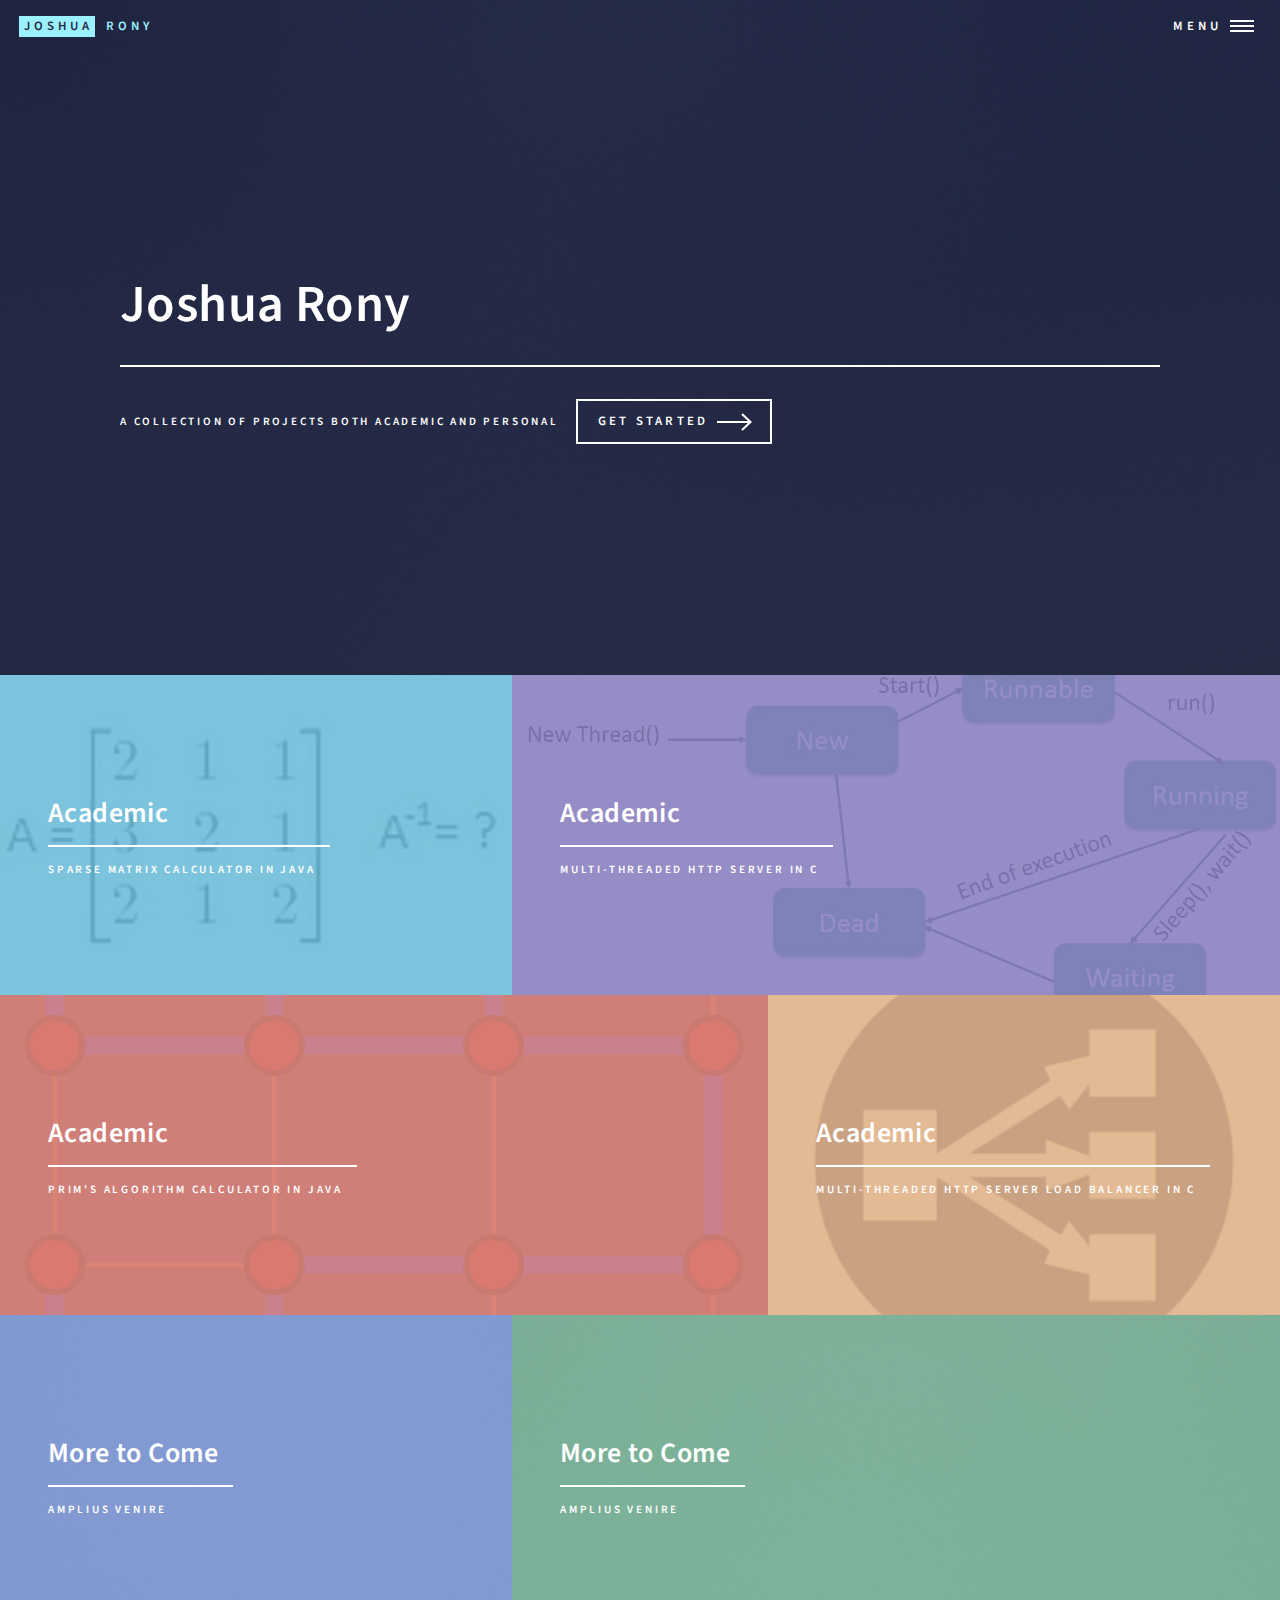
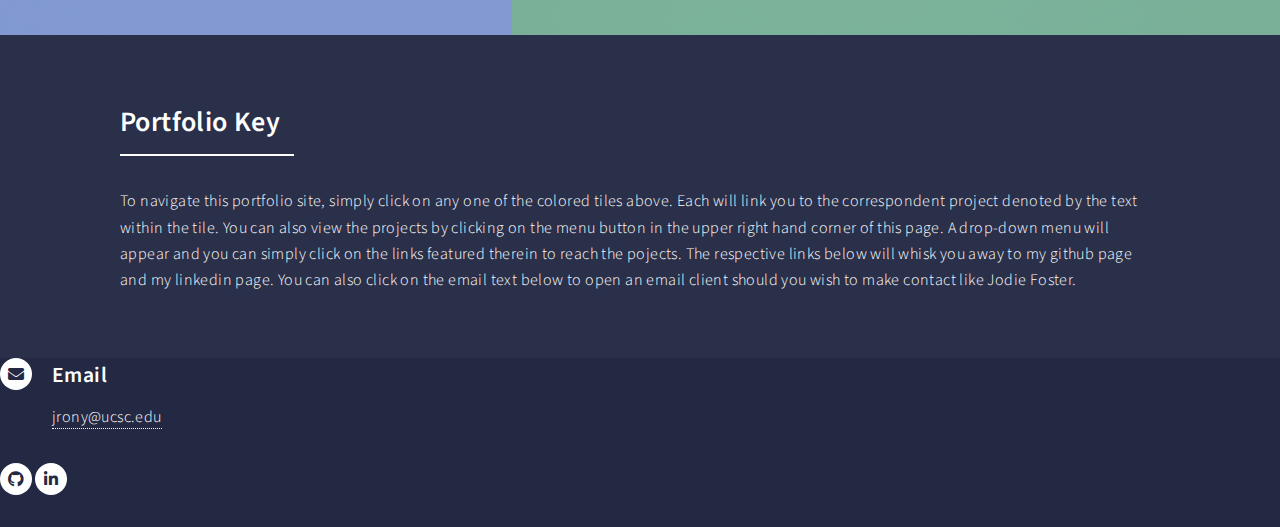
==== commit 1dbcda51: "Add files via upload" ====
--- a/index.html
+++ b/index.html
@@ -44,7 +44,7 @@
 					<section id="banner" class="major">
 						<div class="inner">
 							<header class="major">
-								<h1>My Portfolio</h1>
+								<h1>Joshua Rony</h1>
 							</header>
 							<div class="content">
 								<p>A collection of projects both academic and personal<br />
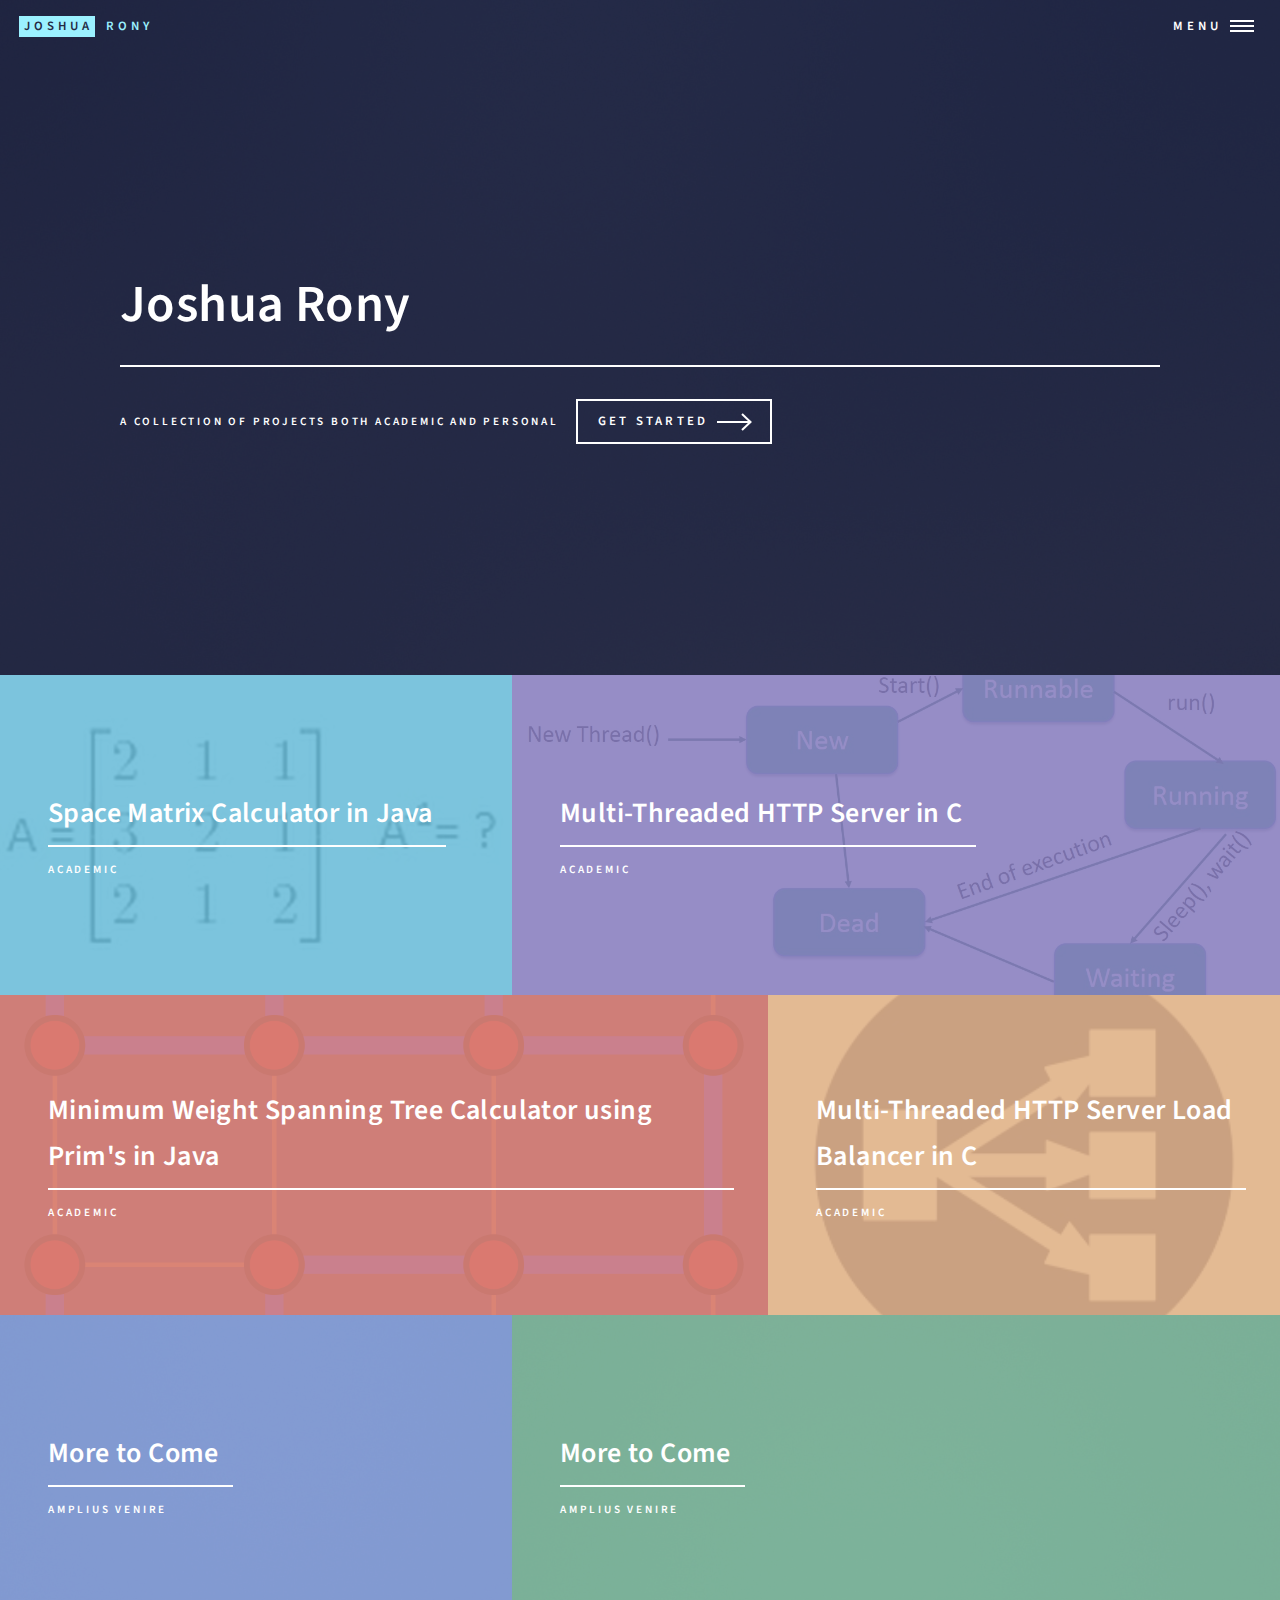
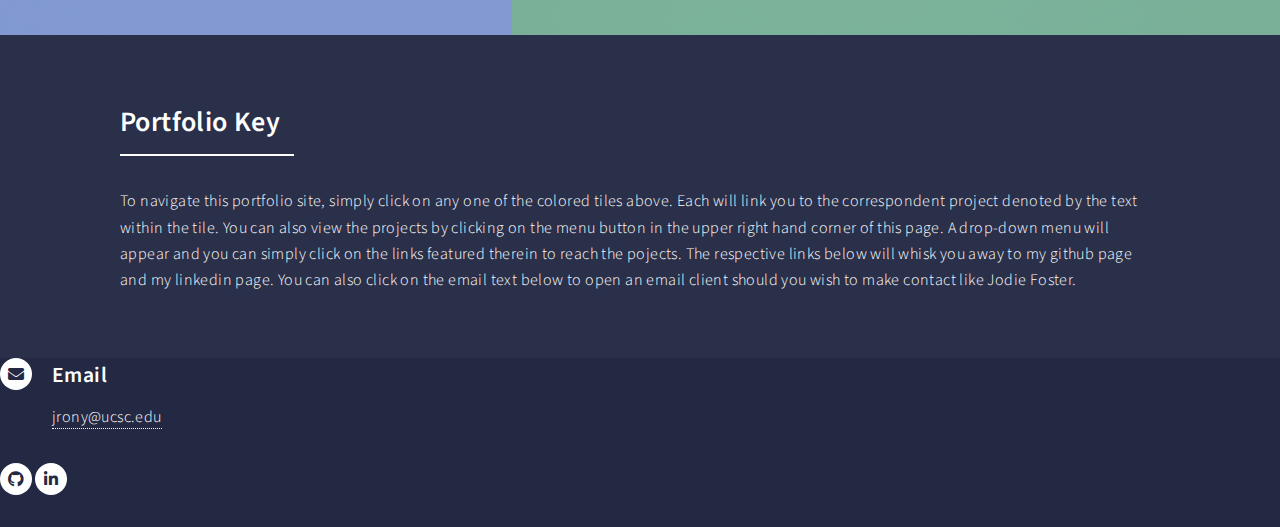
==== commit 7f0045d8: "Add files via upload" ====
--- a/index.html
+++ b/index.html
@@ -31,7 +31,7 @@
 							<li style="font-size:12px";><a href="index.html">Home</a></li>
 							<li style="font-size:12px";><a href="MTS.html">Multi-Threaded HTTP Server in C</a></li>
 							<li style="font-size:12px";><a href="SMC.html">Sparse Matrix Calculator in Java</a></li>
-							<li style="font-size:12px";><a href="PA.html">Prim's Algorithm Calculator in Java</a></li>
+							<li style="font-size:12px";><a href="PA.html">Minimum Weight Spanning Tree Calculator using Prim's in Java</a></li>
 							<li style="font-size:12px";><a href="LB.html">Multi-Threaded HTTP Server Load Balancer in C</a></li>
 							
 						</ul>
@@ -67,8 +67,8 @@
 										<img src="images/matrixPic.jpg" alt="" />
 									</span>
 									<header class="major">
-										<h3><a href="SMC.html" class="link">Academic</a></h3>
-										<p>Sparse Matrix Calculator in Java</p>
+										<h3><a href="SMC.html" class="link">Space Matrix Calculator in Java</a></h3>
+										<p>Academic</p>
 									</header>
 								</article>
 								<article>
@@ -77,8 +77,8 @@
 										<img src="images/MTS.jpg" alt="" />
 									</span>
 									<header class="major">
-										<h3><a href="MTS.html" class="link">Academic</a></h3>
-										<p>Multi-Threaded HTTP Server in C</p>
+										<h3><a href="MTS.html" class="link">Multi-Threaded HTTP Server in C</a></h3>
+										<p>Academic</p>
 									</header>
 								</article>
 								<article>
@@ -87,8 +87,8 @@
 										<img src="images/PA.png" alt="" />
 									</span>
 									<header class="major">
-										<h3><a href="PA.html" class="link">Academic</a></h3>
-										<p>Prim's Algorithm Calculator in Java</p>
+										<h3><a href="PA.html" class="link">Minimum Weight Spanning Tree Calculator using Prim's in Java</a></h3>
+										<p>Academic</p>
 									</header>
 								</article>
 								<article>
@@ -96,8 +96,8 @@
 										<img src="images/load-balancer.jpg" alt="" />
 									</span>
 									<header class="major">
-										<h3><a href="LB.html" class="link">Academic</a></h3>
-										<p>Multi-Threaded HTTP Server Load Balancer in C</p>
+										<h3><a href="LB.html" class="link">Multi-Threaded HTTP Server Load Balancer in C</a></h3>
+										<p>Academic</p>
 									</header>
 								</article>
 								<article>
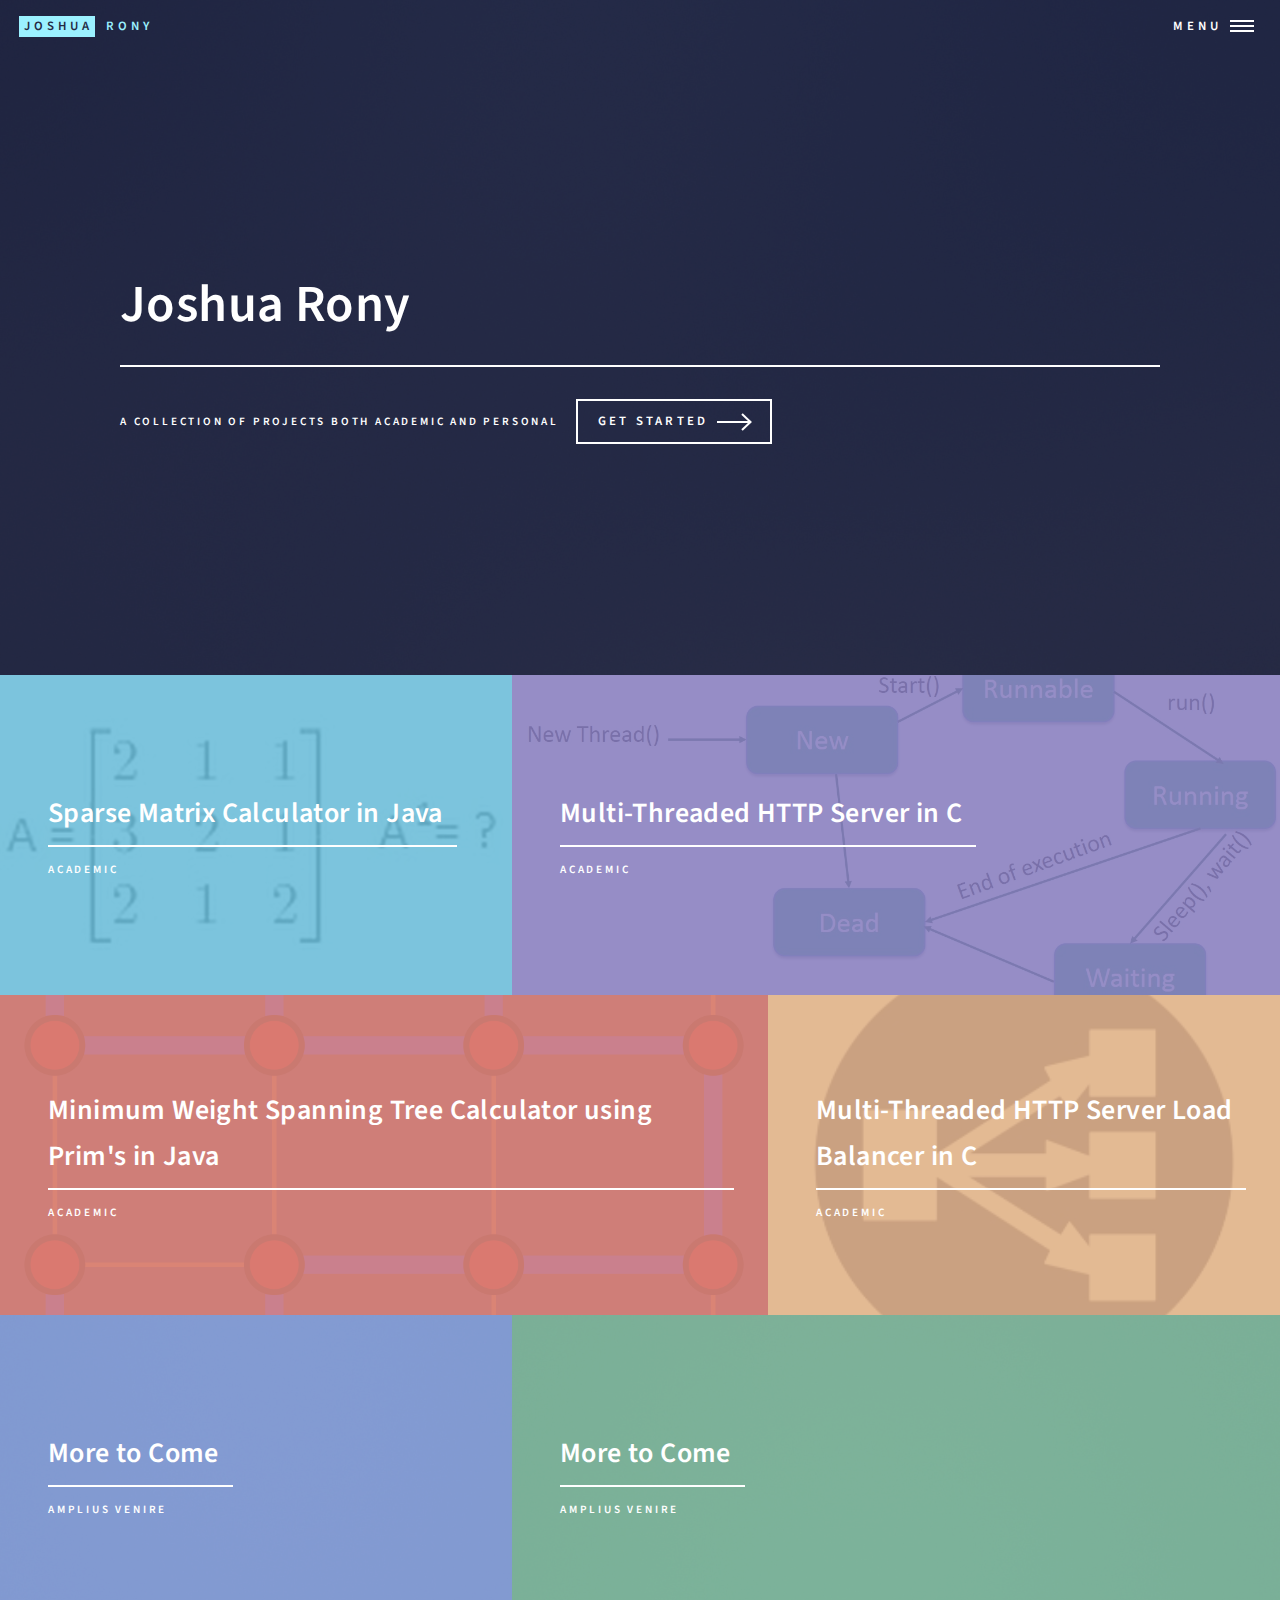
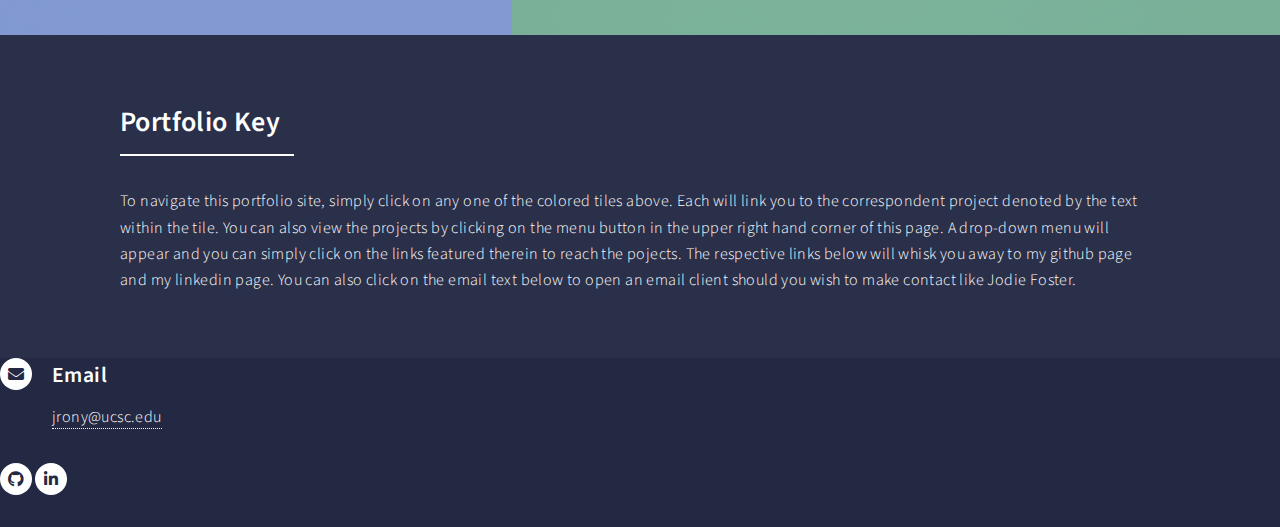
==== commit 4b4ce42f: "Update index.html" ====
--- a/index.html
+++ b/index.html
@@ -67,7 +67,7 @@
 										<img src="images/matrixPic.jpg" alt="" />
 									</span>
 									<header class="major">
-										<h3><a href="SMC.html" class="link">Space Matrix Calculator in Java</a></h3>
+										<h3><a href="SMC.html" class="link">Sparse Matrix Calculator in Java</a></h3>
 										<p>Academic</p>
 									</header>
 								</article>
@@ -179,4 +179,4 @@
 			<script src="assets/js/main.js"></script>
 
 	</body>
-</html>+</html>
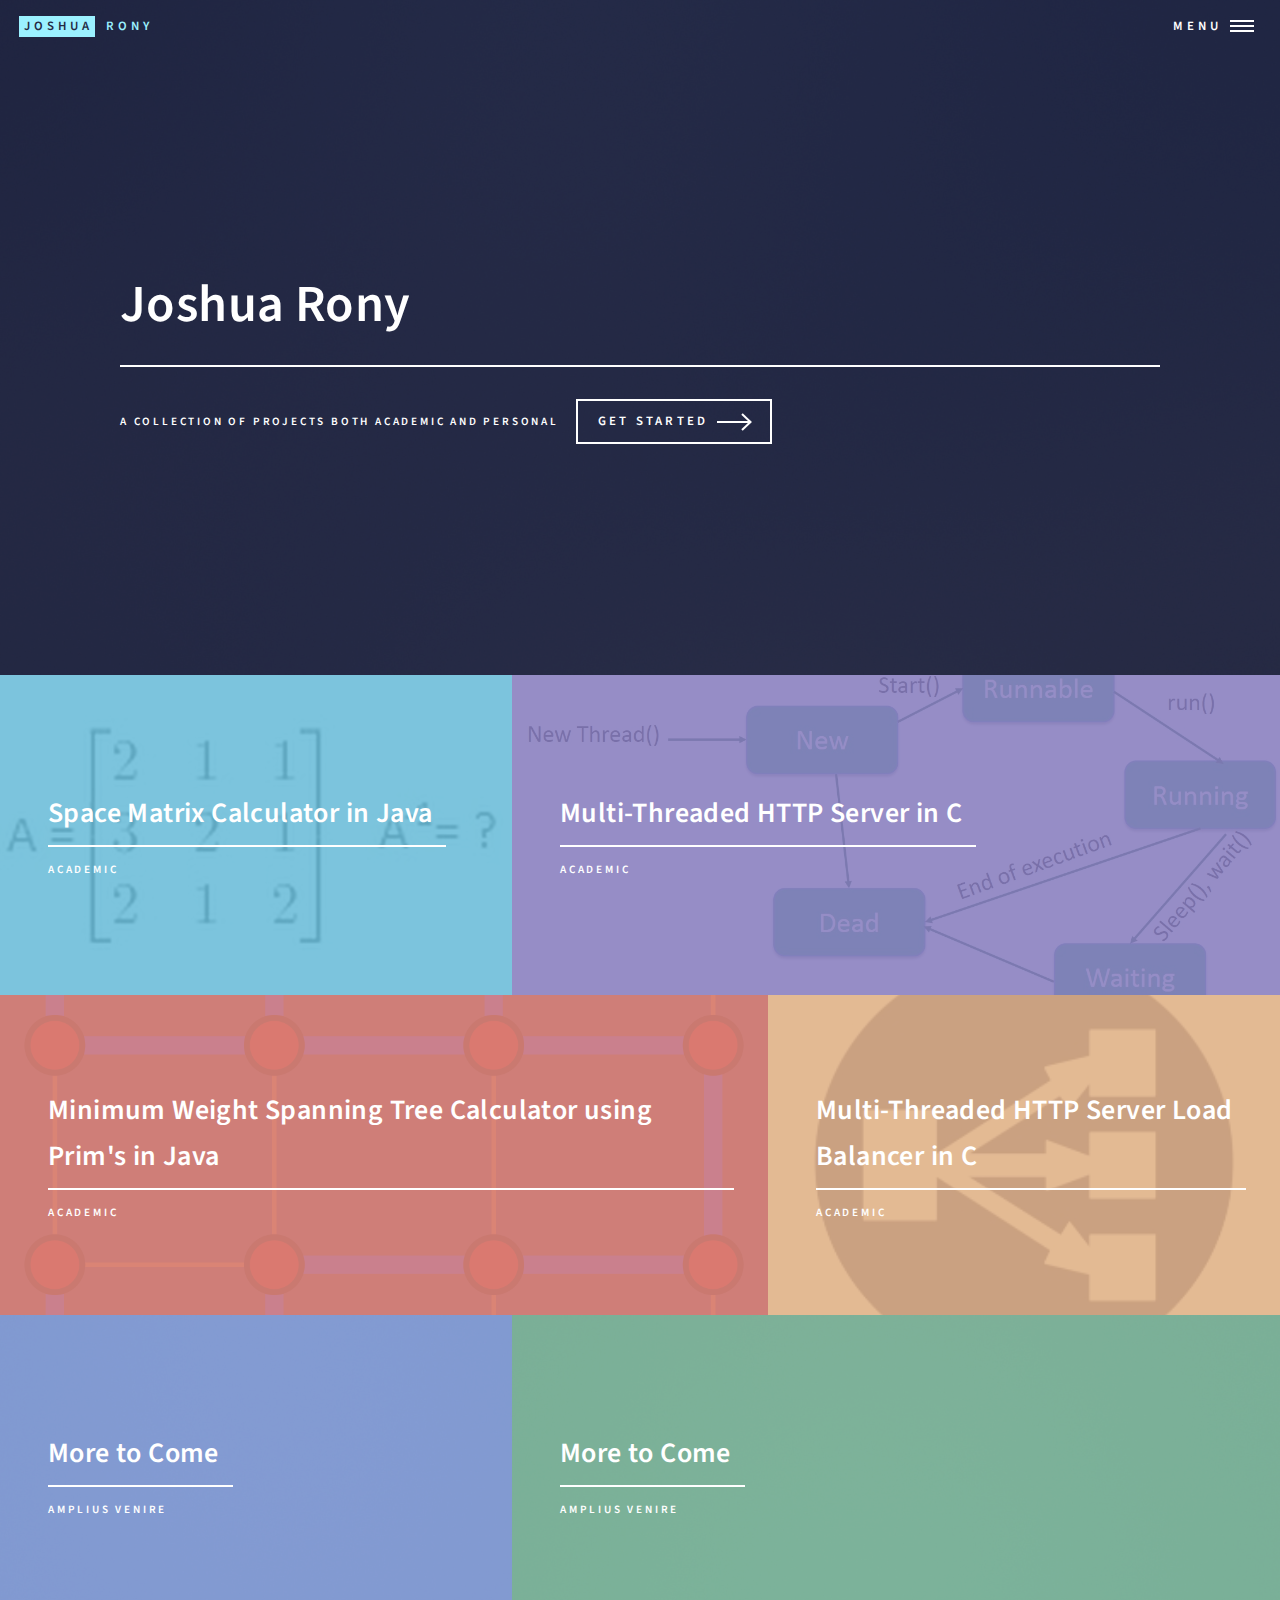
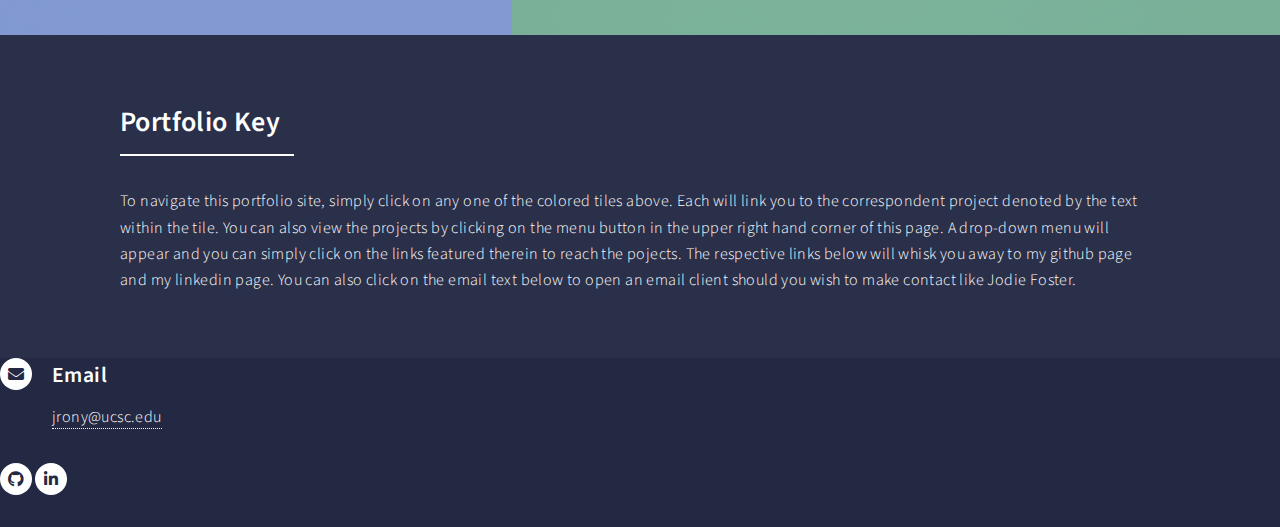
==== commit 61134f64: "Add files via upload" ====
--- a/index.html
+++ b/index.html
@@ -29,6 +29,7 @@
 					<nav id="menu">
 						<ul class="links">
 							<li style="font-size:12px";><a href="index.html">Home</a></li>
+                            <li style="font-size:12px";><a href="resume.html">Resume</a></li>
 							<li style="font-size:12px";><a href="MTS.html">Multi-Threaded HTTP Server in C</a></li>
 							<li style="font-size:12px";><a href="SMC.html">Sparse Matrix Calculator in Java</a></li>
 							<li style="font-size:12px";><a href="PA.html">Minimum Weight Spanning Tree Calculator using Prim's in Java</a></li>
@@ -67,7 +68,7 @@
 										<img src="images/matrixPic.jpg" alt="" />
 									</span>
 									<header class="major">
-										<h3><a href="SMC.html" class="link">Sparse Matrix Calculator in Java</a></h3>
+										<h3><a href="SMC.html" class="link">Space Matrix Calculator in Java</a></h3>
 										<p>Academic</p>
 									</header>
 								</article>
@@ -179,4 +180,4 @@
 			<script src="assets/js/main.js"></script>
 
 	</body>
-</html>
+</html>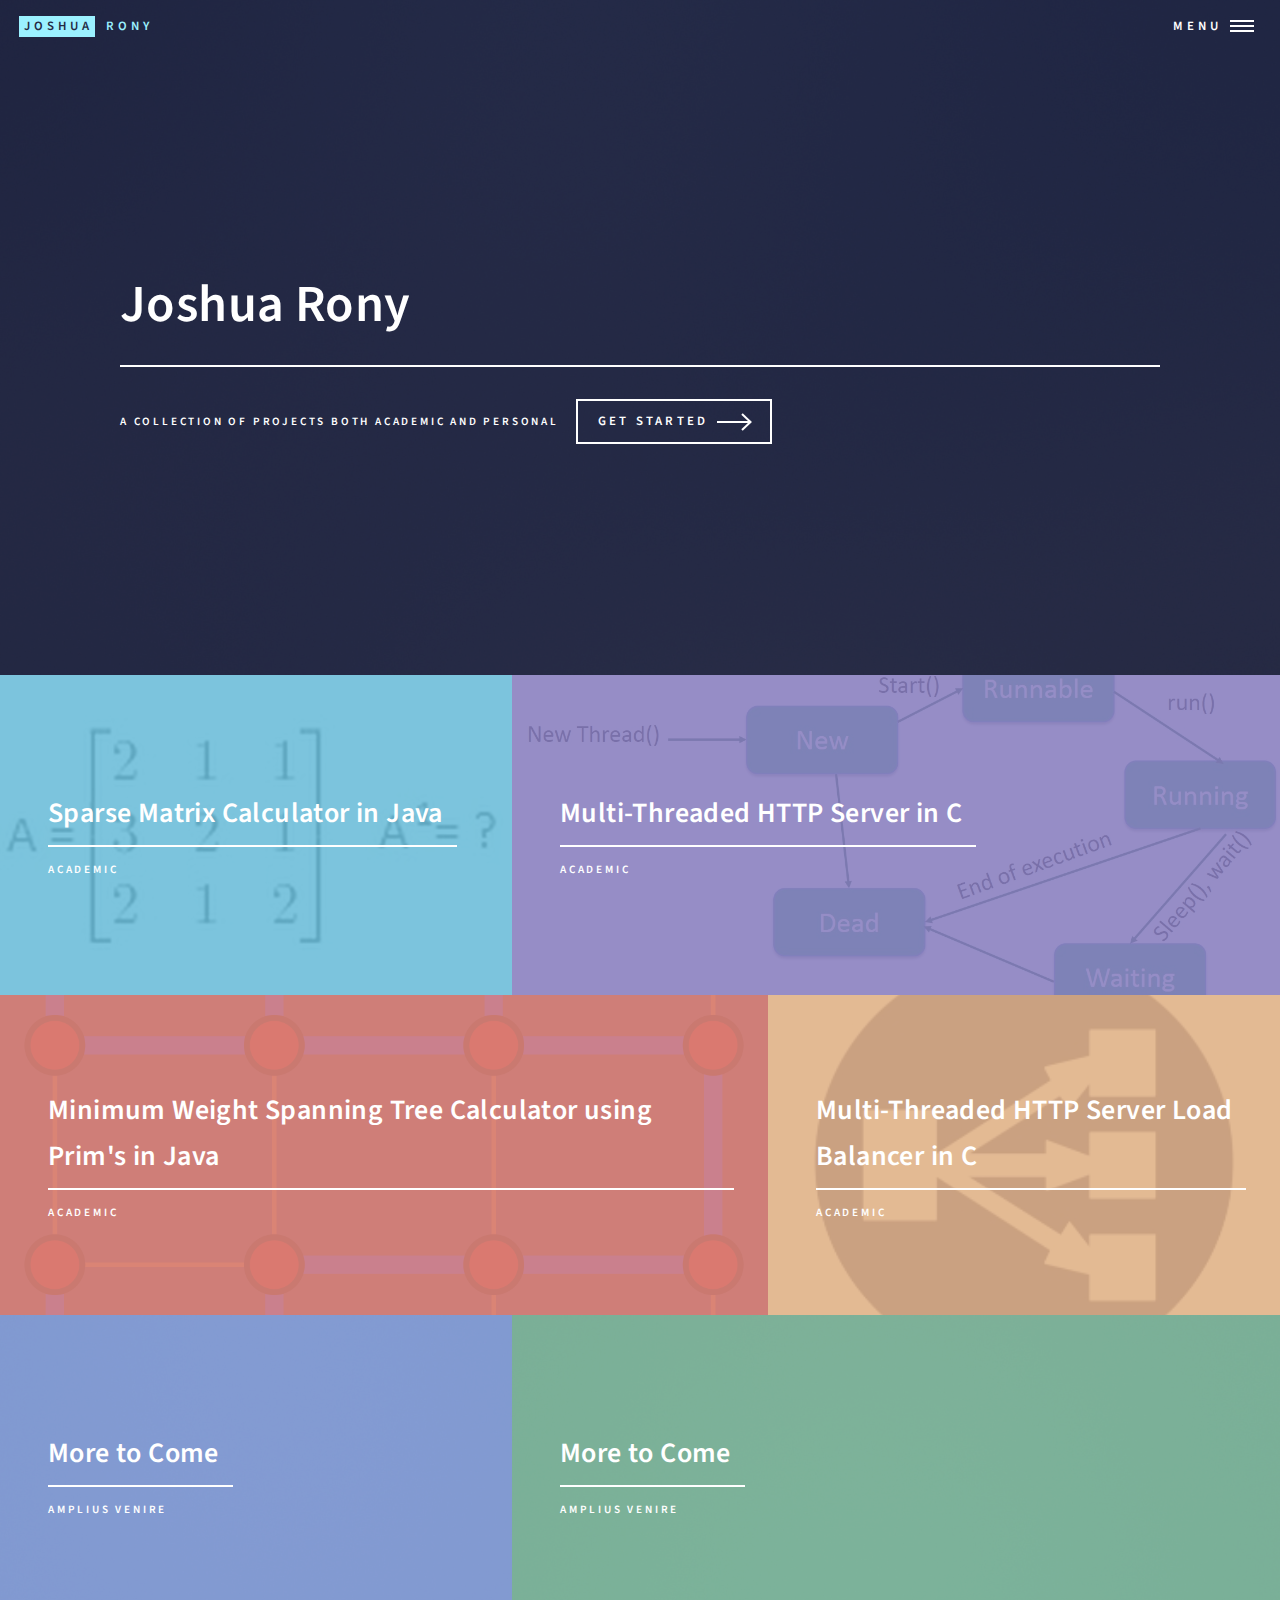
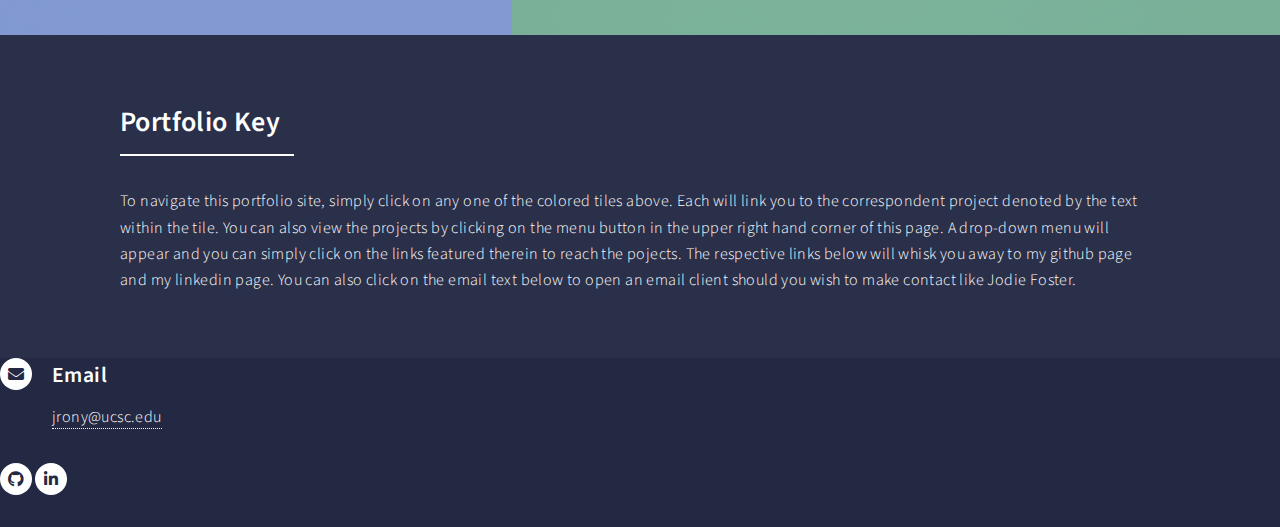
==== commit 6dafdc6b: "Update index.html" ====
--- a/index.html
+++ b/index.html
@@ -68,7 +68,7 @@
 										<img src="images/matrixPic.jpg" alt="" />
 									</span>
 									<header class="major">
-										<h3><a href="SMC.html" class="link">Space Matrix Calculator in Java</a></h3>
+										<h3><a href="SMC.html" class="link">Sparse Matrix Calculator in Java</a></h3>
 										<p>Academic</p>
 									</header>
 								</article>
@@ -180,4 +180,4 @@
 			<script src="assets/js/main.js"></script>
 
 	</body>
-</html>+</html>
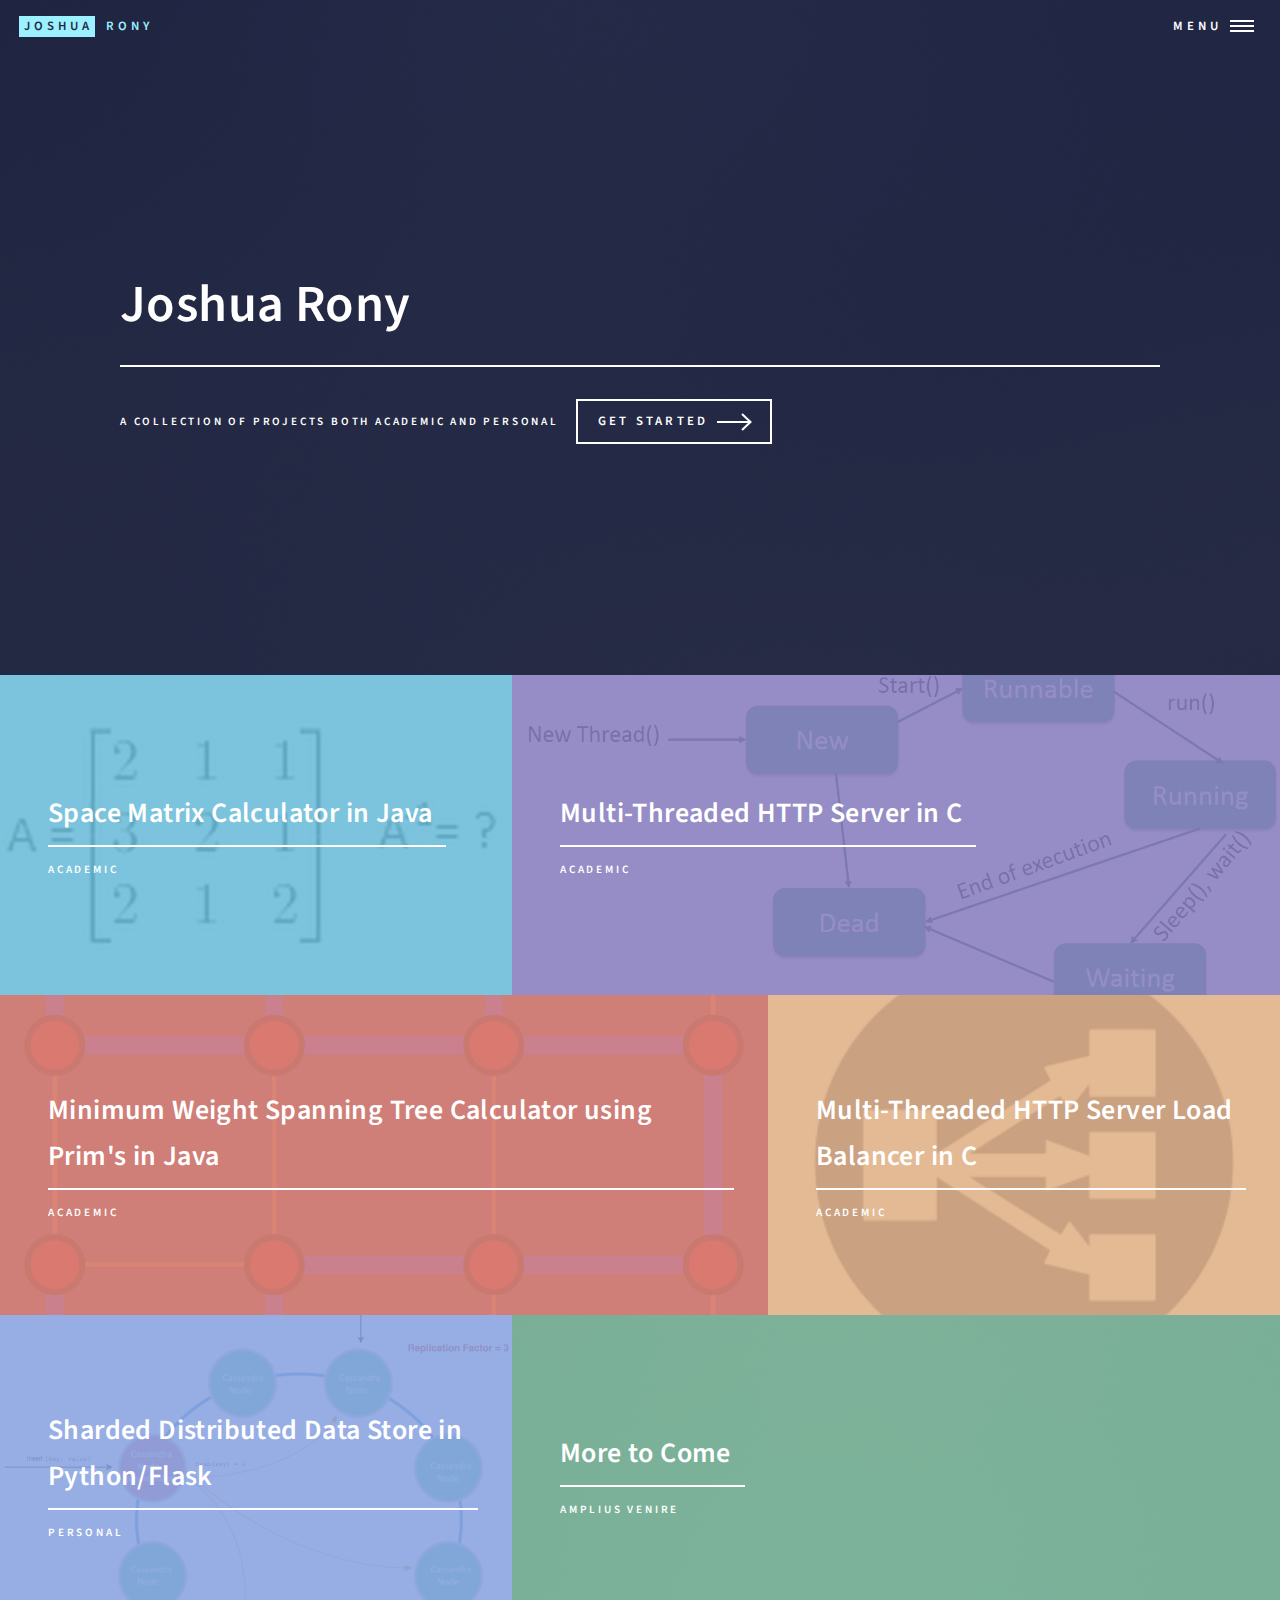
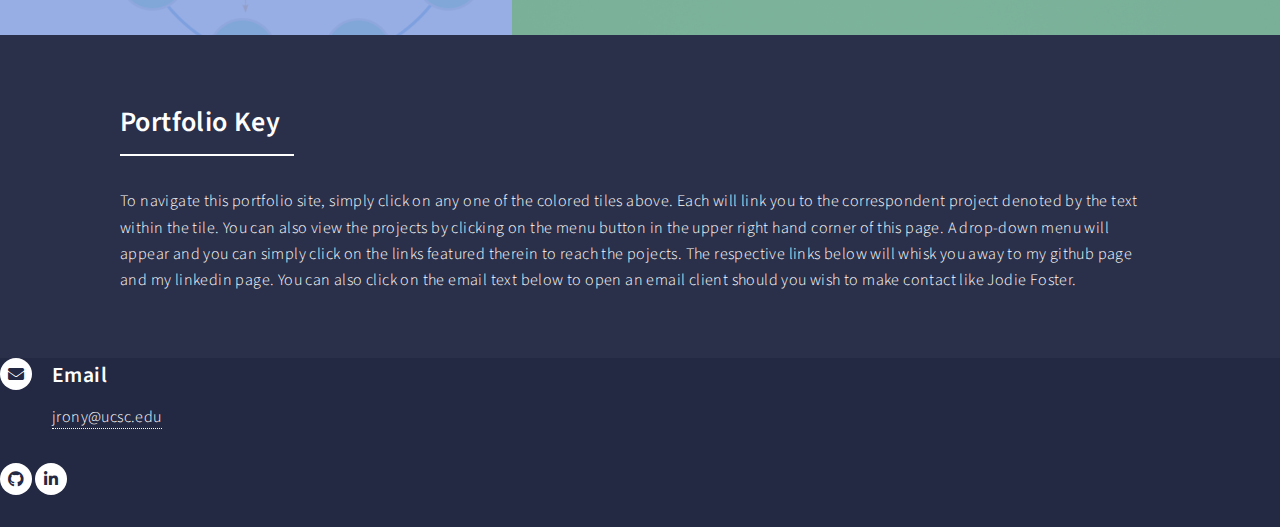
==== commit 515deb57: "Add files via upload" ====
--- a/index.html
+++ b/index.html
@@ -34,6 +34,7 @@
 							<li style="font-size:12px";><a href="SMC.html">Sparse Matrix Calculator in Java</a></li>
 							<li style="font-size:12px";><a href="PA.html">Minimum Weight Spanning Tree Calculator using Prim's in Java</a></li>
 							<li style="font-size:12px";><a href="LB.html">Multi-Threaded HTTP Server Load Balancer in C</a></li>
+							<li style="font-size:12px";><a href="DSS.html">Sharded Distributed Data Store in Python/Flask</a></li>
 							
 						</ul>
 						<ul class="actions stacked">
@@ -68,7 +69,7 @@
 										<img src="images/matrixPic.jpg" alt="" />
 									</span>
 									<header class="major">
-										<h3><a href="SMC.html" class="link">Sparse Matrix Calculator in Java</a></h3>
+										<h3><a href="SMC.html" class="link">Space Matrix Calculator in Java</a></h3>
 										<p>Academic</p>
 									</header>
 								</article>
@@ -103,11 +104,11 @@
 								</article>
 								<article>
 									<span class="image">
-										<img src="images/pic05.jpg" alt="" />
+										<img src="images/DSS.png" alt="" />
 									</span>
 									<header class="major">
-										<h3><a href="landing.html" class="link">More to Come</a></h3>
-										<p>amplius venire</p>
+										<h3><a href="DSS.html" class="link">Sharded Distributed Data Store in Python/Flask</a></h3>
+										<p>Personal</p>
 									</header>
 								</article>
 								<article>
@@ -180,4 +181,4 @@
 			<script src="assets/js/main.js"></script>
 
 	</body>
-</html>
+</html>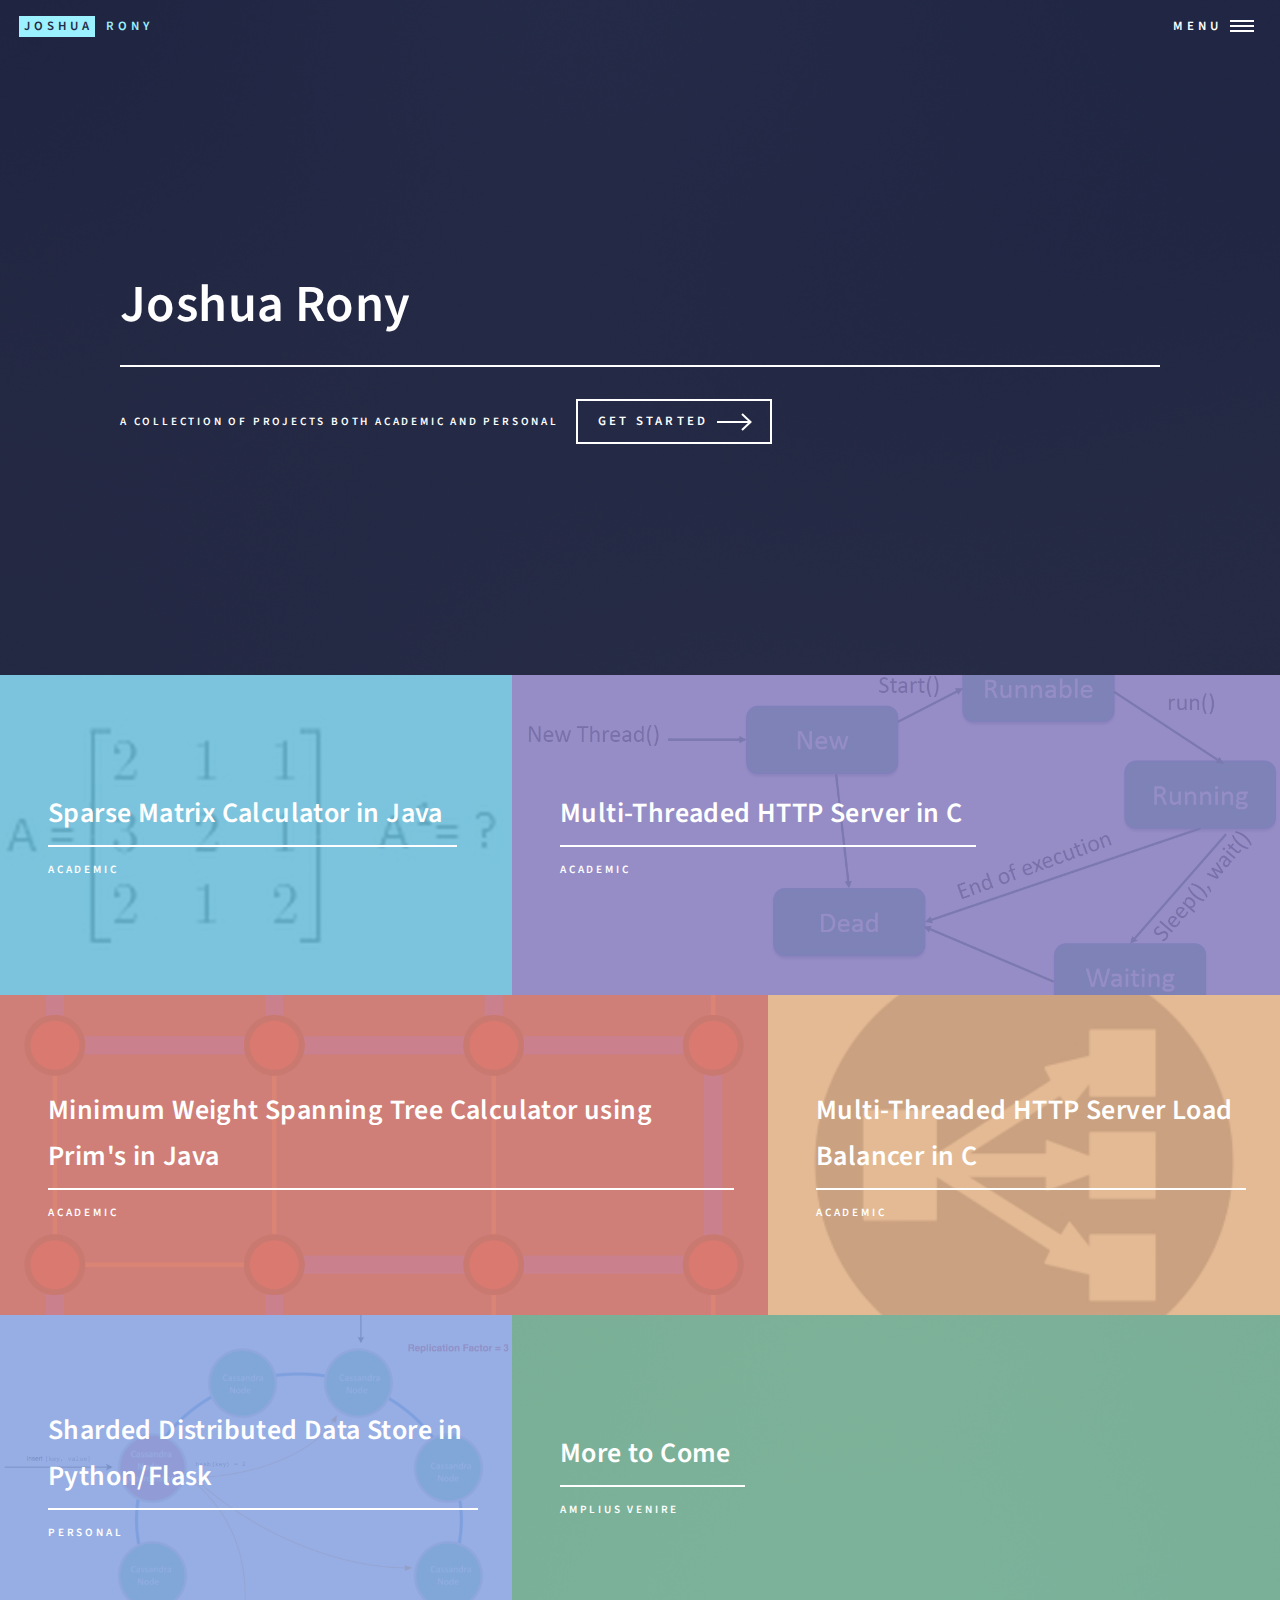
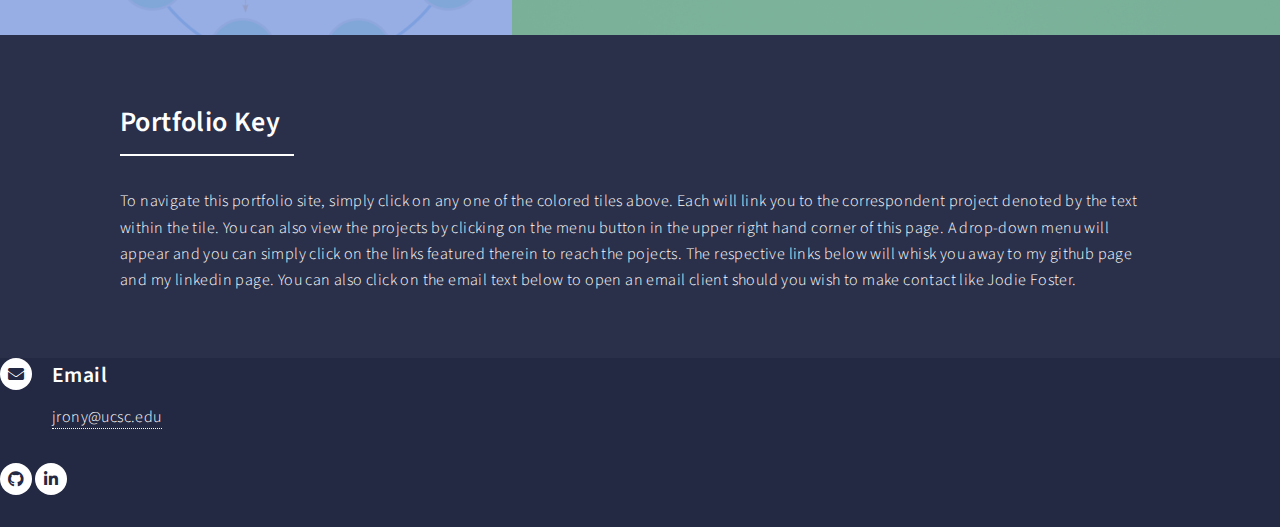
==== commit 0954e33d: "Add files via upload" ====
--- a/index.html
+++ b/index.html
@@ -69,7 +69,7 @@
 										<img src="images/matrixPic.jpg" alt="" />
 									</span>
 									<header class="major">
-										<h3><a href="SMC.html" class="link">Space Matrix Calculator in Java</a></h3>
+										<h3><a href="SMC.html" class="link">Sparse Matrix Calculator in Java</a></h3>
 										<p>Academic</p>
 									</header>
 								</article>
